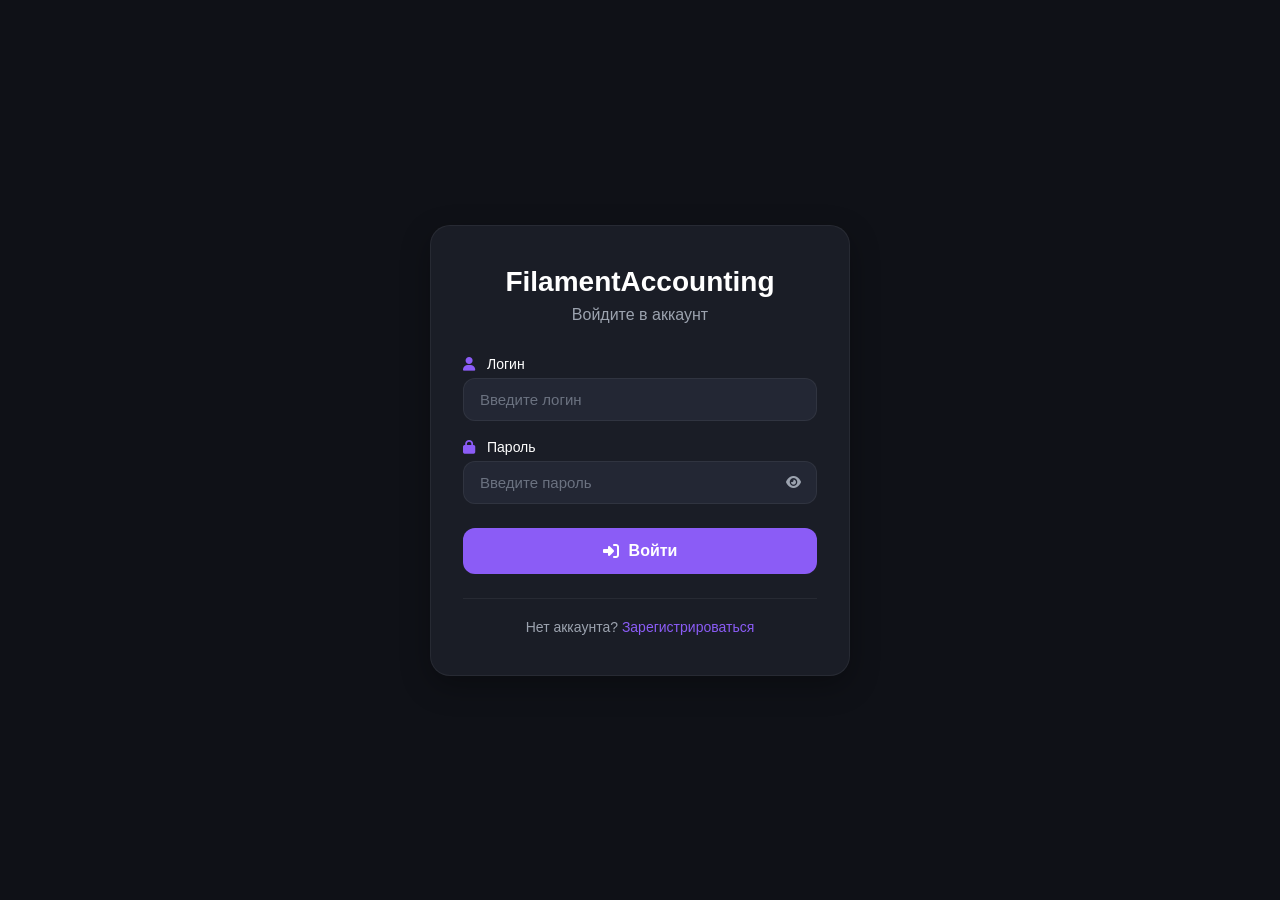
==== client/login.html @ f1b81675 "Новая версия имба чистая" ====
<!DOCTYPE html> 
<html lang="ru"> 
<head>
    <meta charset="UTF-8">
    <title>Вход - FilamentAccounting</title>
    <link rel="stylesheet" href="style.css" />
    <link rel="stylesheet" href="https://cdnjs.cloudflare.com/ajax/libs/font-awesome/6.5.2/css/all.min.css" />
</head>
<body class="auth-page">
    <div class="auth-container">
        <div class="auth-card">
            <div class="auth-header">
                <h1>FilamentAccounting</h1>
                <p>Войдите в аккаунт</p>
            </div>
            
            <form class="auth-form" id="loginForm" onsubmit="handleLogin(event)">
                <div class="form-group">
                    <label for="loginUsername">
                        <i class="fa-solid fa-user"></i>
                        Логин
                    </label>
                    <input 
                        type="text" 
                        id="loginUsername" 
                        placeholder="Введите логин" 
                        required
                    />
                </div>
                
                <div class="form-group">
                    <label for="loginPassword">
                        <i class="fa-solid fa-lock"></i>
                        Пароль
                    </label>
                    <div class="password-wrapper">
                        <input 
                            type="password" 
                            id="loginPassword" 
                            placeholder="Введите пароль" 
                            required
                        />
                        <button type="button" class="toggle-password" onclick="toggleLoginPassword()">
                            <i class="fa-solid fa-eye" id="loginPasswordIcon"></i>
                        </button>
                    </div>
                </div>
                
                <div id="errorMessage" class="error-message" style="display:none;"></div>
                
                <button type="submit" class="auth-button" id="loginButton">
                    <i class="fa-solid fa-sign-in-alt"></i>
                    Войти
                </button>
            </form>
            
            <div class="auth-footer">
                <p>Нет аккаунта? <a href="register.html">Зарегистрироваться</a></p>
            </div>
        </div>
    </div>
    
    <script src="js/login.js"></script>
</body>
</html>
---- client/style.css ----
* {
    margin: 0;
    padding: 0;
    box-sizing: border-box;
}

body {
    font-family: Arial, sans-serif;
    background: #0f1117;
    color: #ffffff;
}

.app {
    height: 100vh;
    overflow: hidden;
}

.top-section {
    position: fixed;
    top: 0;
    left: 0;
    right: 0;
    z-index: 100;
    background: #0f1117;
    padding: 20px;
    border-bottom: 1px solid rgba(255,255,255,0.04);
}

.header {
    display: flex;
    align-items: center;
    justify-content: space-between;
    margin-bottom: 20px;
    gap: 12px;
}

.logo {
    font-size: 28px;
    font-weight: 700;
    flex: 1;
    text-align: center;
}

.icon-button {
    width: 40px;
    height: 40px;
    border: none;
    border-radius: 12px;
    background: #1a1d26;
    color: #ffffff;
    cursor: pointer;
    display: flex;
    align-items: center;
    justify-content: center;
    text-decoration: none;
}

#authContainer {
    display: flex;
    align-items: center;
    gap: 8px;
    flex-shrink: 0;
}

#usernameDisplay {
    color: #9ca3af;
    font-size: 14px;
    white-space: nowrap;
}

.search-section {
    display: grid;
    grid-template-columns: 1fr 56px;
    gap: 12px;
}

.search-box {
    display: flex;
    align-items: center;
    gap: 12px;
    background: #1a1d26;
    border-radius: 16px;
    padding: 0 18px;
    height: 56px;
}

.search-box i {
    color: #9ca3af;
}

.search-box input {
    flex: 1;
    border: 0;
    outline: 0;
    background: transparent;
    color: #ffffff;
    font-size: 16px;
}

.filter-button {
    border: none;
    border-radius: 16px;
    background: #1a1d26;
    color: #ffffff;
    cursor: pointer;
}

.modal-overlay {
    display: none;
    position: fixed;
    top: 0;
    left: 0;
    width: 100%;
    height: 100%;
    background: rgba(0,0,0,0.7);
    z-index: 1000;
    justify-content: center;
    align-items: center;
}

.modal {
    background: #1a1d26;
    border-radius: 20px;
    padding: 24px;
    max-width: 480px;
    width: 90%;
}

.modal-small {
    max-width: 340px;
}

.modal-wide {
    max-width: 600px;
}

.modal-header {
    display: flex;
    justify-content: space-between;
    align-items: center;
    margin-bottom: 20px;
}

.modal-header h2 {
    color: #ffffff;
    font-size: 20px;
}

.modal-close {
    background: transparent;
    border: none;
    color: #9ca3af;
    font-size: 24px;
    cursor: pointer;
    padding: 0 8px;
}

.modal-close:hover {
    color: #ffffff;
}

.modal-body {
    display: flex;
    flex-direction: column;
    gap: 16px;
}

.setting-item {
    display: flex;
    justify-content: space-between;
    align-items: center;
    padding: 8px 0;
    border-bottom: 1px solid rgba(255,255,255,0.06);
}

.setting-item label {
    color: #ffffff;
    font-size: 15px;
}

.setting-item input[type="checkbox"] {
    width: 20px;
    height: 20px;
    accent-color: #8b5cf6;
    cursor: pointer;
}

.setting-item select {
    background: #232734;
    color: #ffffff;
    border: 1px solid rgba(255,255,255,0.06);
    border-radius: 8px;
    padding: 6px 12px;
    cursor: pointer;
}

.save-button {
    margin-top: 8px;
    padding: 12px;
    background: #8b5cf6;
    color: white;
    border: none;
    border-radius: 12px;
    font-size: 15px;
    font-weight: 600;
    cursor: pointer;
}

.save-button:hover {
    opacity: 0.9;
}

.content {
    height: 100vh;
    overflow-y: auto;
    padding: 180px 20px 162px;
}

.filament-grid {
    display: grid;
    grid-template-columns: repeat(2, 1fr);
    gap: 12px;
}

.filament-card {
    display: flex;
    flex-direction: column;
    background: #1a1d26;
    border: 1px solid rgba(255,255,255,0.06);
    border-radius: 20px;
    padding: 14px;
    min-height: 150px;
    box-shadow: 0 10px 30px rgba(0,0,0,0.3);
}

.card-top {
    display: flex;
    align-items: center;
    gap: 10px;
    margin-bottom: 12px;
}

.progress-ring {
    --size: 64px;
    width: var(--size);
    height: var(--size);
    min-width: var(--size);
    border-radius: 50%;
    display: flex;
    align-items: center;
    justify-content: center;
    position: relative;
    background: conic-gradient(var(--ring-color) calc(var(--progress) * 1%), #2b2f3a 0);
}

.progress-ring::before {
    content: "";
    position: absolute;
    width: 48px;
    height: 48px;
    border-radius: 50%;
    background: #1a1d26;
}

.progress-ring span {
    position: relative;
    z-index: 2;
    font-size: 13px;
    font-weight: 700;
}

.filament-info h2 {
    font-size: 17px;
    margin-bottom: 4px;
}

.filament-color {
    font-size: 14px;
    font-weight: 600;
}

.weight-info {
    margin-top: auto;
    display: flex;
    align-items: center;
    gap: 6px;
    color: #9ca3af;
    font-size: 13px;
}

.weight-dot {
    width: 8px;
    height: 8px;
    border-radius: 50%;
    background: currentColor;
}

.green { color: #56d364; }
.yellow { color: #f5c542; }
.red { color: #ff5f5f; }
.blue { color: #58a6ff; }

.fab-button {
    position: fixed;
    right: 20px;
    bottom: 95px;
    z-index: 200;
    width: 64px;
    height: 64px;
    border: none;
    border-radius: 50%;
    background: #8b5cf6;
    color: white;
    font-size: 22px;
    cursor: pointer;
    box-shadow: 0 10px 25px rgba(139,92,246,0.4);
}

.bottom-nav {
    position: fixed;
    left: 0;
    right: 0;
    bottom: 0;
    z-index: 150;
    height: 72px;
    background: rgba(18,20,28,0.96);
    border-top: 1px solid rgba(255,255,255,0.05);
    display: flex;
    justify-content: space-around;
    align-items: center;
}

.nav-item {
    display: flex;
    flex-direction: column;
    align-items: center;
    gap: 6px;
    background: transparent;
    border: none;
    color: #9ca3af;
    cursor: pointer;
    text-decoration: none;
}

.nav-item.active {
    color: #8b5cf6;
}

.nav-item i {
    font-size: 18px;
}

.nav-item span {
    font-size: 12px;
}

@media (max-width: 380px) {
    .filament-grid { gap: 12px; }
    .filament-card { padding: 14px; }
    .progress-ring { --size: 74px; }
    .progress-ring::before { width: 58px; height: 58px; }
}

.auth-page {
    background: #0f1117;
    min-height: 100vh;
    display: flex;
    align-items: center;
    justify-content: center;
    padding: 20px;
}

.auth-container {
    width: 100%;
    max-width: 420px;
}

.auth-card {
    background: #1a1d26;
    border-radius: 20px;
    padding: 40px 32px;
    border: 1px solid rgba(255,255,255,0.06);
    box-shadow: 0 10px 30px rgba(0,0,0,0.3);
}

.auth-header {
    text-align: center;
    margin-bottom: 32px;
}

.auth-header h1 {
    color: #ffffff;
    font-size: 28px;
    font-weight: 700;
    margin-bottom: 8px;
}

.auth-header p {
    color: #9ca3af;
    font-size: 16px;
}

.auth-form {
    display: flex;
    flex-direction: column;
    gap: 18px;
}

.form-group {
    display: flex;
    flex-direction: column;
    gap: 6px;
}

.form-group label {
    color: #ffffff;
    font-size: 14px;
    font-weight: 500;
    display: flex;
    align-items: center;
    gap: 8px;
}

.form-group label i {
    color: #8b5cf6;
    width: 16px;
}

.form-group input[type="text"],
.form-group input[type="email"],
.form-group input[type="password"],
.form-group input[type="number"] {
    background: #232734;
    border: 1px solid rgba(255,255,255,0.06);
    border-radius: 12px;
    padding: 12px 16px;
    color: #ffffff;
    font-size: 15px;
    transition: border-color 0.3s;
    width: 100%;
}

.form-group input:focus {
    outline: none;
    border-color: #8b5cf6;
}

.form-group input::placeholder {
    color: #6b7280;
}

.password-wrapper {
    position: relative;
}

.password-wrapper input {
    padding-right: 46px;
}

.toggle-password {
    position: absolute;
    right: 12px;
    top: 50%;
    transform: translateY(-50%);
    background: transparent;
    border: none;
    color: #9ca3af;
    cursor: pointer;
    padding: 4px;
}

.toggle-password:hover {
    color: #ffffff;
}

.auth-button {
    background: #8b5cf6;
    color: white;
    border: none;
    border-radius: 12px;
    padding: 14px;
    font-size: 16px;
    font-weight: 600;
    cursor: pointer;
    display: flex;
    align-items: center;
    justify-content: center;
    gap: 10px;
    transition: opacity 0.3s;
    margin-top: 6px;
}

.auth-button:hover {
    opacity: 0.9;
}

.auth-footer {
    text-align: center;
    margin-top: 24px;
    padding-top: 20px;
    border-top: 1px solid rgba(255,255,255,0.06);
}

.auth-footer p {
    color: #9ca3af;
    font-size: 14px;
}

.auth-footer a {
    color: #8b5cf6;
    text-decoration: none;
    font-weight: 500;
}

.auth-footer a:hover {
    text-decoration: underline;
}

.error-message {
    background: rgba(255,95,95,0.1);
    border: 1px solid #ff5f5f;
    border-radius: 10px;
    padding: 10px 14px;
    color: #ff5f5f;
    font-size: 14px;
    margin-top: -6px;
}

@media (max-width: 480px) {
    .auth-card { padding: 30px 20px; }
    .auth-header h1 { font-size: 24px; }
}

.tabs {
    display: flex;
    gap: 8px;
    background: #232734;
    border-radius: 12px;
    padding: 4px;
    margin-bottom: 16px;
}

.tab {
    flex: 1;
    padding: 10px;
    border: none;
    border-radius: 10px;
    background: transparent;
    color: #9ca3af;
    cursor: pointer;
    font-size: 14px;
    font-weight: 500;
    transition: all 0.3s;
}

.tab.active {
    background: #8b5cf6;
    color: #ffffff;
}

.tab:hover:not(.active) {
    background: #2b2f3a;
}

.tab-content {
    display: none;
}

.tab-content.active {
    display: flex;
    flex-direction: column;
    gap: 14px;
}

.color-select {
    display: flex;
    flex-direction: column;
    gap: 8px;
}

.color-picker {
    display: flex;
    gap: 8px;
    flex-wrap: wrap;
}

.color-option {
    width: 32px;
    height: 32px;
    border-radius: 50%;
    border: 2px solid transparent;
    cursor: pointer;
    transition: all 0.3s;
}

.color-option:hover {
    transform: scale(1.1);
    border-color: #ffffff;
}

.color-option.green { background: #56d364; }
.color-option.yellow { background: #f5c542; }
.color-option.red { background: #ff5f5f; }
.color-option.blue { background: #58a6ff; }
.color-option.orange { background: #ff8c00; }
.color-option.purple { background: #a855f7; }

.filter-section {
    display: flex;
    flex-direction: column;
    gap: 6px;
}

.filter-label {
    color: #9ca3af;
    font-size: 12px;
    text-transform: uppercase;
    letter-spacing: 0.5px;
    margin-top: 4px;
}

.filter-divider {
    height: 1px;
    background: rgba(255,255,255,0.06);
    margin: 8px 0;
}

.filter-reset {
    display: flex;
    align-items: center;
    justify-content: center;
    gap: 8px;
    width: 100%;
    padding: 10px;
    background: transparent;
    border: 1px solid rgba(255,255,255,0.06);
    border-radius: 12px;
    color: #9ca3af;
    font-size: 14px;
    cursor: pointer;
    transition: all 0.3s;
    margin-top: 4px;
}

.filter-reset:hover {
    background: #232734;
    color: #ffffff;
}

.filter-option {
    display: flex;
    align-items: center;
    gap: 12px;
    width: 100%;
    padding: 10px 14px;
    background: #232734;
    border: 1px solid rgba(255,255,255,0.06);
    border-radius: 10px;
    color: #9ca3af;
    font-size: 14px;
    cursor: pointer;
    transition: all 0.3s;
}

.filter-option:hover {
    background: #2b2f3a;
    color: #ffffff;
}

.filter-option.active {
    background: rgba(139,92,246,0.15);
    border-color: #8b5cf6;
    color: #8b5cf6;
}

.filter-option i {
    width: 18px;
    text-align: center;
}

.filter-option span {
    flex: 1;
}

#detailBody .progress-ring {
    --size: 80px;
    width: var(--size);
    height: var(--size);
    min-width: var(--size);
}

@media (max-width: 600px) {
    #detailBody > div {
        flex-direction: column !important;
        align-items: center !important;
    }
    #detailBody > div > div:last-child {
        width: 100%;
        min-width: unset;
    }
}

.history-list {
    display: flex;
    flex-direction: column;
    gap: 10px;
}

.history-item {
    display: flex;
    align-items: center;
    gap: 14px;
    background: #1a1d26;
    border-radius: 14px;
    padding: 14px 18px;
    border: 1px solid rgba(255,255,255,0.06);
}

.history-icon {
    width: 40px;
    height: 40px;
    border-radius: 50%;
    background: rgba(255,255,255,0.04);
    display: flex;
    align-items: center;
    justify-content: center;
    flex-shrink: 0;
    font-size: 18px;
}

.history-details {
    flex: 1;
}

.history-title {
    color: #ffffff;
    font-size: 15px;
    font-weight: 500;
}

.history-meta {
    color: #9ca3af;
    font-size: 13px;
    margin-top: 2px;
}

.history-amount-remove {
    color: #ff5f5f;
    font-weight: 600;
    font-size: 15px;
}

.history-amount-add {
    color: #56d364;
    font-weight: 600;
    font-size: 15px;
}

.stats-grid {
    display: grid;
    grid-template-columns: repeat(2, 1fr);
    gap: 12px;
}

.stat-card {
    background: #1a1d26;
    border-radius: 16px;
    padding: 20px;
    text-align: center;
    border: 1px solid rgba(255,255,255,0.06);
}

.stat-value {
    font-size: 32px;
    font-weight: 700;
    color: #8b5cf6;
    margin-bottom: 4px;
}

.stat-label {
    color: #9ca3af;
    font-size: 14px;
}

/* =========================
   MOBILE ADAPTIVE
========================= */

@media (max-width: 480px) {
    html {
        font-size: 18px;
    }
    
    body {
        font-size: 18px;
    }
    
    .logo {
        font-size: 26px !important;
    }
    
    .top-section {
        padding: 16px !important;
    }
    
    .header {
        gap: 10px !important;
        margin-bottom: 14px !important;
    }
    
    .icon-button {
        width: 44px !important;
        height: 44px !important;
        font-size: 18px !important;
    }
    
    #usernameDisplay {
        font-size: 16px !important;
    }
    
    .search-box {
        height: 52px !important;
        padding: 0 16px !important;
        border-radius: 14px !important;
    }
    
    .search-box input {
        font-size: 17px !important;
    }
    
    .search-box i {
        font-size: 18px !important;
    }
    
    .filter-button {
        height: 52px !important;
        width: 52px !important;
        font-size: 18px !important;
        border-radius: 14px !important;
    }
    
    .content {
        padding: 170px 16px 155px !important;
    }
    
    .filament-grid {
        gap: 14px !important;
    }
    
    .filament-card {
        padding: 16px !important;
        min-height: 160px !important;
        border-radius: 18px !important;
    }
    
    .progress-ring {
        --size: 64px !important;
    }
    
    .progress-ring::before {
        width: 46px !important;
        height: 46px !important;
    }
    
    .progress-ring span {
        font-size: 14px !important;
    }
    
    .filament-info h2 {
        font-size: 18px !important;
    }
    
    .filament-color {
        font-size: 14px !important;
    }
    
    .weight-info {
        font-size: 14px !important;
    }
    
    .fab-button {
        width: 60px !important;
        height: 60px !important;
        font-size: 22px !important;
        right: 16px !important;
        bottom: 85px !important;
    }
    
    .bottom-nav {
        height: 68px !important;
    }
    
    .nav-item i {
        font-size: 20px !important;
    }
    
    .nav-item span {
        font-size: 12px !important;
    }
    
    .modal {
        padding: 24px !important;
        max-width: 96% !important;
        width: 96% !important;
        max-height: 92vh !important;
        border-radius: 24px !important;
        overflow-y: auto !important;
    }
    
    .modal-header {
        margin-bottom: 20px !important;
    }
    
    .modal-header h2 {
        font-size: 22px !important;
    }
    
    .modal-close {
        font-size: 26px !important;
        padding: 4px 12px !important;
    }
    
    .modal-body {
        gap: 18px !important;
    }
    
    .form-group label {
        font-size: 16px !important;
        margin-bottom: 4px !important;
    }
    
    .form-group label i {
        font-size: 16px !important;
    }
    
    .form-group input[type="text"],
    .form-group input[type="email"],
    .form-group input[type="password"],
    .form-group input[type="number"],
    .form-group select {
        padding: 14px 18px !important;
        font-size: 17px !important;
        border-radius: 14px !important;
        height: 54px !important;
    }
    
    .password-wrapper input {
        padding-right: 52px !important;
    }
    
    .toggle-password {
        right: 16px !important;
        font-size: 18px !important;
    }
    
    .auth-button {
        padding: 16px !important;
        font-size: 18px !important;
        border-radius: 14px !important;
        min-height: 54px !important;
    }
    
    .save-button {
        padding: 16px !important;
        font-size: 17px !important;
        border-radius: 14px !important;
    }
    
    .tabs {
        gap: 10px !important;
        border-radius: 14px !important;
        padding: 6px !important;
    }
    
    .tabs .tab {
        padding: 12px !important;
        font-size: 16px !important;
        border-radius: 12px !important;
    }
    
    .color-option {
        width: 36px !important;
        height: 36px !important;
    }
    
    .color-picker {
        gap: 10px !important;
    }
    
    .filter-option {
        padding: 14px 18px !important;
        font-size: 17px !important;
        border-radius: 14px !important;
        min-height: 52px !important;
    }
    
    .filter-option i {
        font-size: 20px !important;
        width: 24px !important;
    }
    
    .filter-label {
        font-size: 15px !important;
    }
    
    .filter-reset {
        padding: 14px !important;
        font-size: 17px !important;
        border-radius: 14px !important;
        min-height: 52px !important;
    }
    
    .filter-divider {
        margin: 12px 0 !important;
    }
    
    .history-item {
        padding: 16px 18px !important;
        gap: 14px !important;
        border-radius: 16px !important;
    }
    
    .history-icon {
        width: 44px !important;
        height: 44px !important;
        font-size: 18px !important;
    }
    
    .history-title {
        font-size: 17px !important;
    }
    
    .history-meta {
        font-size: 14px !important;
    }
    
    .history-amount-remove,
    .history-amount-add {
        font-size: 17px !important;
    }
    
    .stats-grid {
        gap: 14px !important;
    }
    
    .stat-card {
        padding: 20px !important;
        border-radius: 16px !important;
    }
    
    .stat-value {
        font-size: 34px !important;
    }
    
    .stat-label {
        font-size: 15px !important;
    }
}

@media (max-width: 360px) {
    .filament-grid {
        grid-template-columns: 1fr !important;
    }
    
    .logo {
        font-size: 20px !important;
    }
    
    .modal {
        padding: 18px !important;
    }
    
    .content {
        padding: 160px 12px 150px !important;
    }
}

@media (max-width: 480px) {
    .modal-wide {
        max-width: 98% !important;
        padding: 22px !important;
    }
    
    #addFilamentModal .modal-body {
        gap: 16px !important;
    }
    
    #addFilamentModal .form-group input {
        font-size: 18px !important;
        padding: 16px 18px !important;
        height: 56px !important;
    }
    
    #addFilamentModal .auth-button {
        font-size: 18px !important;
        padding: 16px !important;
        height: 56px !important;
    }
    
    #detailBody .progress-ring {
        --size: 90px !important;
    }
    
    #detailBody .progress-ring span {
        font-size: 18px !important;
    }
    
    #detailBody h2 {
        font-size: 20px !important;
    }
    
    #detailBody p {
        font-size: 17px !important;
    }
    
    #detailBody .weight-info {
        font-size: 14px !important;
    }
}

select {
    appearance: none;
    -webkit-appearance: none;
    -moz-appearance: none;
    background: #232734;
    color: #ffffff;
    border: 1px solid rgba(255, 255, 255, 0.06);
    border-radius: 12px;
    padding: 12px 16px;
    font-size: 15px;
    width: 100%;
    cursor: pointer;
    transition: border-color 0.3s;
    background-image: url("data:image/svg+xml,%3Csvg xmlns='http://www.w3.org/2000/svg' width='12' height='12' viewBox='0 0 12 12'%3E%3Cpath fill='%239ca3af' d='M6 8L1 3h10z'/%3E%3C/svg%3E");
    background-repeat: no-repeat;
    background-position: right 14px center;
    padding-right: 40px;
}

select:focus {
    outline: none;
    border-color: #8b5cf6;
}

select option {
    background: #1a1d26;
    color: #ffffff;
    padding: 8px;
}

select:disabled {
    opacity: 0.5;
    cursor: not-allowed;
}

.auth-button:disabled {
    opacity: 0.5;
    cursor: not-allowed;
}

.auth-button:disabled:hover {
    opacity: 0.5;
    transform: none;
}

.stats-controls {
    display: flex;
    flex-direction: column;
    gap: 12px;
    padding: 0 4px;
    margin-top: 4px;
}

.stats-period {
    display: flex;
    gap: 6px;
    flex-wrap: wrap;
}

.stats-custom {
    display: flex;
    align-items: center;
    gap: 8px;
    flex-wrap: wrap;
}

.stats-custom input[type="date"] {
    background: #232734;
    color: #ffffff;
    border: 1px solid rgba(255,255,255,0.06);
    border-radius: 10px;
    padding: 8px 12px;
    font-size: 14px;
    cursor: pointer;
}

.stats-custom input[type="date"]:focus {
    outline: none;
    border-color: #8b5cf6;
}

.stats-custom span {
    color: #9ca3af;
}

.period-btn {
    padding: 6px 14px;
    background: #232734;
    border: 1px solid rgba(255,255,255,0.06);
    border-radius: 10px;
    color: #9ca3af;
    font-size: 13px;
    cursor: pointer;
    transition: all 0.3s;
}

.period-btn:hover {
    background: #2b2f3a;
    color: #ffffff;
}

.period-btn.active {
    background: rgba(139,92,246,0.15);
    border-color: #8b5cf6;
    color: #8b5cf6;
}

.stats-history {
    margin-top: 20px;
    display: flex;
    flex-direction: column;
    gap: 12px;
}

.stats-day {
    background: #1a1d26;
    border-radius: 14px;
    padding: 14px 16px;
    border: 1px solid rgba(255,255,255,0.06);
}

.stats-day-header {
    display: flex;
    justify-content: space-between;
    align-items: center;
    margin-bottom: 8px;
    padding-bottom: 8px;
    border-bottom: 1px solid rgba(255,255,255,0.04);
}

.stats-day-date {
    color: #ffffff;
    font-size: 15px;
    font-weight: 600;
}

.stats-day-total {
    color: #ff5f5f;
    font-size: 14px;
    font-weight: 600;
}

.stats-day-items {
    display: flex;
    flex-direction: column;
    gap: 4px;
}

.stats-day-item {
    display: flex;
    justify-content: space-between;
    align-items: center;
    padding: 4px 0;
    font-size: 14px;
}

.stats-day-item-title {
    color: #ffffff;
    flex: 1;
}

.stats-day-item-time {
    color: #9ca3af;
    font-size: 12px;
    margin-right: 12px;
}

.stats-day-item-amount {
    color: #ff5f5f;
    font-weight: 600;
    font-size: 14px;
}

@media (max-width: 480px) {
    .stats-period {
        gap: 4px;
    }
    .period-btn {
        padding: 4px 10px;
        font-size: 12px;
    }
    .stats-custom {
        gap: 4px;
    }
    .stats-custom input[type="date"] {
        padding: 6px 8px;
        font-size: 12px;
        max-width: 130px;
    }
    .stats-day-item {
        flex-wrap: wrap;
        gap: 4px;
    }
    .stats-day-item-title {
        width: 100%;
        font-size: 13px;
    }
    .stats-day-item-time {
        font-size: 11px;
    }
    .stats-day-item-amount {
        font-size: 13px;
    }
}
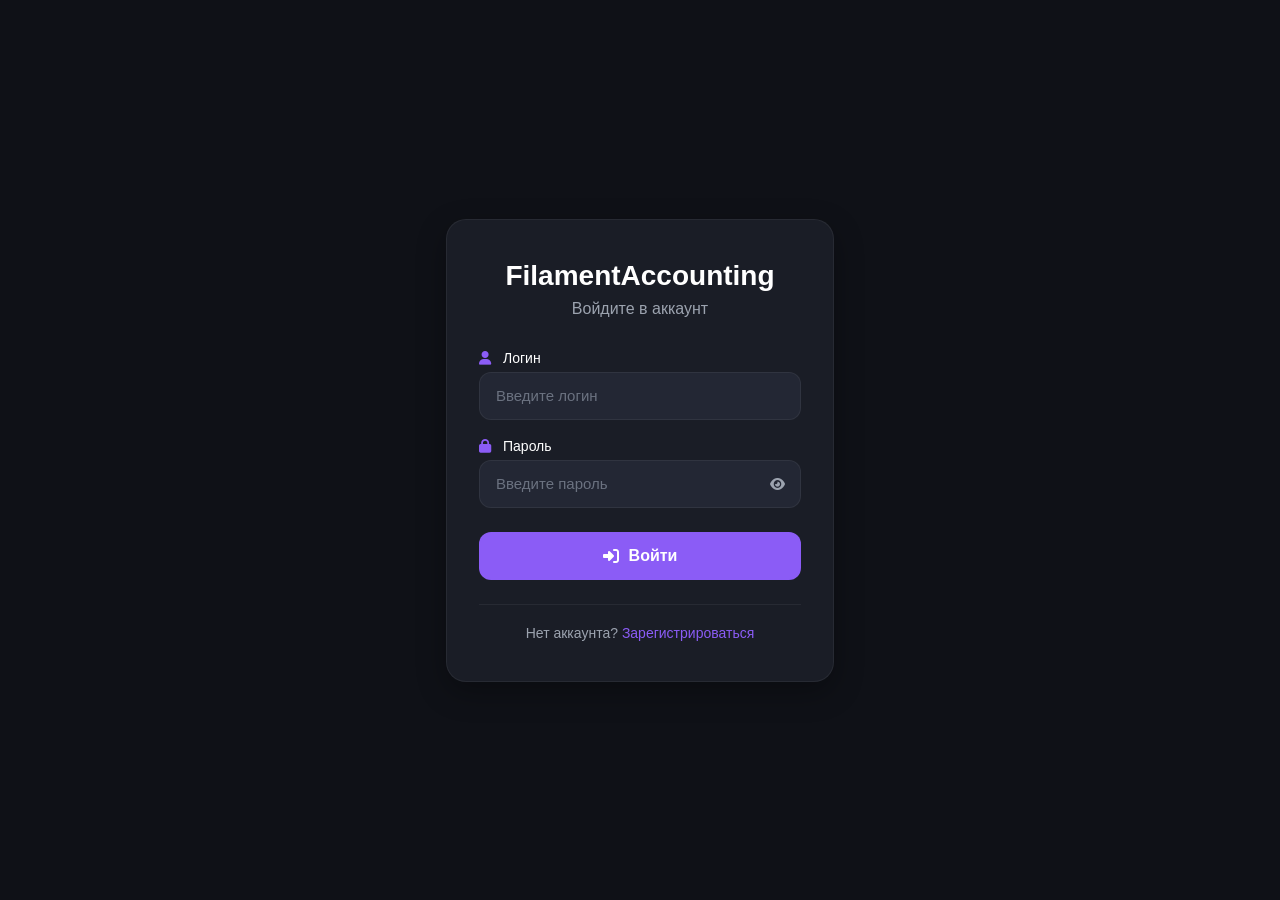
==== commit e8fd52db: "Последняя рабочая версия" ====
--- a/client/login.html
+++ b/client/login.html
@@ -5,6 +5,8 @@
     <title>Вход - FilamentAccounting</title>
     <link rel="stylesheet" href="style.css" />
     <link rel="stylesheet" href="https://cdnjs.cloudflare.com/ajax/libs/font-awesome/6.5.2/css/all.min.css" />
+	 <link rel="icon" type="image/svg+xml" href="data:image/svg+xml,%3Csvg xmlns='http://www.w3.org/2000/svg' viewBox='0 0 100 100'%3E%3Ctext y='.9em' font-size='90'%3E🧵%3C/text%3E%3C/svg%3E" />
+	<meta name="viewport" content="width=device-width, initial-scale=1.0, viewport-fit=cover, user-scalable=no">
 </head>
 <body class="auth-page">
     <div class="auth-container">
--- a/client/style.css
+++ b/client/style.css
@@ -4,41 +4,76 @@
     box-sizing: border-box;
 }
 
+*::-webkit-scrollbar {
+    display: none;
+}
+
+html, body {
+    height: 100%;
+    overflow: hidden;
+}
+
 body {
     font-family: Arial, sans-serif;
     background: #0f1117;
     color: #ffffff;
+    -webkit-tap-highlight-color: transparent;
+    touch-action: manipulation;
 }
 
 .app {
     height: 100vh;
+    height: 100dvh;
     overflow: hidden;
-}
-
+    display: flex;
+    flex-direction: column;
+    position: relative;
+}
+
+/* ===== SAFE AREA INSETS ===== */
+:root {
+    --safe-top: env(safe-area-inset-top, 0px);
+    --safe-bottom: env(safe-area-inset-bottom, 0px);
+    --safe-left: env(safe-area-inset-left, 0px);
+    --safe-right: env(safe-area-inset-right, 0px);
+    
+    --header-height: calc(56px + var(--safe-top));
+    --search-height: 56px;
+    --top-section-height: calc(var(--header-height) + var(--search-height) + 32px);
+    --nav-height: calc(60px + var(--safe-bottom));
+    --content-padding: 16px;
+}
+
+/* ========== TOP SECTION ========== */
 .top-section {
-    position: fixed;
+    position: sticky;
     top: 0;
-    left: 0;
-    right: 0;
     z-index: 100;
     background: #0f1117;
-    padding: 20px;
+    padding: var(--safe-top) var(--safe-right) 0 var(--safe-left);
+    flex-shrink: 0;
     border-bottom: 1px solid rgba(255,255,255,0.04);
 }
 
+.top-section-inner {
+    padding: 8px var(--content-padding) 12px;
+}
+
 .header {
     display: flex;
     align-items: center;
     justify-content: space-between;
-    margin-bottom: 20px;
-    gap: 12px;
+    gap: 10px;
+    margin-bottom: 12px;
+    min-height: 40px;
 }
 
 .logo {
-    font-size: 28px;
+    font-size: 24px;
     font-weight: 700;
     flex: 1;
-    text-align: center;
+    text-align: left;
+    color: #ffffff;
 }
 
 .icon-button {
@@ -53,6 +88,8 @@
     align-items: center;
     justify-content: center;
     text-decoration: none;
+    flex-shrink: 0;
+    font-size: 18px;
 }
 
 #authContainer {
@@ -68,10 +105,11 @@
     white-space: nowrap;
 }
 
+/* ========== SEARCH SECTION - FULL WIDTH ========== */
 .search-section {
-    display: grid;
-    grid-template-columns: 1fr 56px;
+    display: flex;
     gap: 12px;
+    width: 100%;
 }
 
 .search-box {
@@ -82,10 +120,14 @@
     border-radius: 16px;
     padding: 0 18px;
     height: 56px;
+    flex: 1;
+    min-width: 0;
 }
 
 .search-box i {
     color: #9ca3af;
+    font-size: 18px;
+    flex-shrink: 0;
 }
 
 .search-box input {
@@ -95,6 +137,12 @@
     background: transparent;
     color: #ffffff;
     font-size: 16px;
+    min-width: 0;
+    width: 100%;
+}
+
+.search-box input::placeholder {
+    color: #6b7280;
 }
 
 .filter-button {
@@ -103,122 +151,33 @@
     background: #1a1d26;
     color: #ffffff;
     cursor: pointer;
-}
-
-.modal-overlay {
-    display: none;
-    position: fixed;
-    top: 0;
-    left: 0;
-    width: 100%;
-    height: 100%;
-    background: rgba(0,0,0,0.7);
-    z-index: 1000;
+    width: 56px;
+    height: 56px;
+    display: flex;
+    align-items: center;
     justify-content: center;
-    align-items: center;
-}
-
-.modal {
-    background: #1a1d26;
-    border-radius: 20px;
-    padding: 24px;
-    max-width: 480px;
-    width: 90%;
-}
-
-.modal-small {
-    max-width: 340px;
-}
-
-.modal-wide {
-    max-width: 600px;
-}
-
-.modal-header {
-    display: flex;
-    justify-content: space-between;
-    align-items: center;
-    margin-bottom: 20px;
-}
-
-.modal-header h2 {
-    color: #ffffff;
     font-size: 20px;
-}
-
-.modal-close {
-    background: transparent;
-    border: none;
-    color: #9ca3af;
-    font-size: 24px;
-    cursor: pointer;
-    padding: 0 8px;
-}
-
-.modal-close:hover {
-    color: #ffffff;
-}
-
-.modal-body {
-    display: flex;
-    flex-direction: column;
-    gap: 16px;
-}
-
-.setting-item {
-    display: flex;
-    justify-content: space-between;
-    align-items: center;
-    padding: 8px 0;
-    border-bottom: 1px solid rgba(255,255,255,0.06);
-}
-
-.setting-item label {
-    color: #ffffff;
-    font-size: 15px;
-}
-
-.setting-item input[type="checkbox"] {
-    width: 20px;
-    height: 20px;
-    accent-color: #8b5cf6;
-    cursor: pointer;
-}
-
-.setting-item select {
-    background: #232734;
-    color: #ffffff;
-    border: 1px solid rgba(255,255,255,0.06);
-    border-radius: 8px;
-    padding: 6px 12px;
-    cursor: pointer;
-}
-
-.save-button {
-    margin-top: 8px;
-    padding: 12px;
-    background: #8b5cf6;
-    color: white;
-    border: none;
-    border-radius: 12px;
-    font-size: 15px;
-    font-weight: 600;
-    cursor: pointer;
-}
-
-.save-button:hover {
-    opacity: 0.9;
-}
-
+    flex-shrink: 0;
+}
+
+/* ========== CONTENT ========== */
 .content {
-    height: 100vh;
+    flex: 1;
     overflow-y: auto;
-    padding: 180px 20px 162px;
-}
-
+    overflow-x: hidden;
+    padding: var(--content-padding);
+    padding-bottom: calc(var(--nav-height) + var(--content-padding) + 16px);
+    -webkit-overflow-scrolling: touch;
+}
+
+.content-padded {
+    padding-bottom: calc(var(--nav-height) + var(--content-padding) + 80px);
+}
+
+/* ========== FILAMENT GRID ========== */
 .filament-grid {
     display: grid;
-    grid-template-columns: repeat(2, 1fr);
+    grid-template-columns: repeat(auto-fit, minmax(300px, 1fr));
     gap: 12px;
 }
 
@@ -231,6 +190,13 @@
     padding: 14px;
     min-height: 150px;
     box-shadow: 0 10px 30px rgba(0,0,0,0.3);
+    transition: transform 0.2s;
+    cursor: pointer;
+    min-width: 0;
+}
+
+.filament-card:active {
+    transform: scale(0.97);
 }
 
 .card-top {
@@ -250,14 +216,15 @@
     align-items: center;
     justify-content: center;
     position: relative;
-    background: conic-gradient(var(--ring-color) calc(var(--progress) * 1%), #2b2f3a 0);
+    flex-shrink: 0;
 }
 
 .progress-ring::before {
+    --size: 48px;
     content: "";
     position: absolute;
-    width: 48px;
-    height: 48px;
+    width: var(--size);
+    height: var(--size);
     border-radius: 50%;
     background: #1a1d26;
 }
@@ -269,14 +236,35 @@
     font-weight: 700;
 }
 
+.filament-info {
+    min-width: 0;
+    flex: 1;
+}
+
 .filament-info h2 {
     font-size: 17px;
     margin-bottom: 4px;
+    white-space: nowrap;
+    overflow: hidden;
+    text-overflow: ellipsis;
+    color: #ffffff;
 }
 
 .filament-color {
     font-size: 14px;
     font-weight: 600;
+    white-space: nowrap;
+    overflow: hidden;
+    text-overflow: ellipsis;
+}
+
+.filament-info p {
+    font-size: 12px;
+    color: #6b7280;
+    margin-top: 2px;
+    white-space: nowrap;
+    overflow: hidden;
+    text-overflow: ellipsis;
 }
 
 .weight-info {
@@ -292,19 +280,21 @@
     width: 8px;
     height: 8px;
     border-radius: 50%;
-    background: currentColor;
-}
-
-.green { color: #56d364; }
-.yellow { color: #f5c542; }
-.red { color: #ff5f5f; }
-.blue { color: #58a6ff; }
+    flex-shrink: 0;
+}
+
+/* ========== FAB BUTTONS ========== */
+.fab-group {
+    position: fixed;
+    right: calc(var(--content-padding) + var(--safe-right));
+    bottom: calc(var(--nav-height) + var(--content-padding) + 8px);
+    z-index: 200;
+    display: flex;
+    flex-direction: column;
+    gap: 12px;
+}
 
 .fab-button {
-    position: fixed;
-    right: 20px;
-    bottom: 95px;
-    z-index: 200;
     width: 64px;
     height: 64px;
     border: none;
@@ -313,17 +303,58 @@
     color: white;
     font-size: 22px;
     cursor: pointer;
+    display: flex;
+    align-items: center;
+    justify-content: center;
+    transition: transform 0.2s;
     box-shadow: 0 10px 25px rgba(139,92,246,0.4);
-}
-
+    -webkit-tap-highlight-color: transparent;
+}
+
+.fab-button:active {
+    transform: scale(0.92);
+}
+
+.fab-group .fab-scan {
+    background: #3b82f6;
+    box-shadow: 0 10px 25px rgba(59,130,246,0.4);
+}
+
+/* Для одиночной кнопки на usage.html */
+.fab-single {
+    position: fixed;
+    right: calc(var(--content-padding) + var(--safe-right));
+    bottom: calc(var(--nav-height) + var(--content-padding) + 8px);
+    z-index: 200;
+}
+
+.fab-single .fab-button {
+    width: 64px;
+    height: 64px;
+    border: none;
+    border-radius: 50%;
+    background: #8b5cf6;
+    color: white;
+    font-size: 22px;
+    cursor: pointer;
+    display: flex;
+    align-items: center;
+    justify-content: center;
+    box-shadow: 0 10px 25px rgba(139,92,246,0.4);
+}
+
+/* ========== BOTTOM NAV ========== */
 .bottom-nav {
     position: fixed;
-    left: 0;
-    right: 0;
+    left: var(--safe-left);
+    right: var(--safe-right);
     bottom: 0;
     z-index: 150;
-    height: 72px;
+    height: calc(68px + var(--safe-bottom));
+    padding-bottom: var(--safe-bottom);
     background: rgba(18,20,28,0.96);
+    backdrop-filter: blur(10px);
+    -webkit-backdrop-filter: blur(10px);
     border-top: 1px solid rgba(255,255,255,0.05);
     display: flex;
     justify-content: space-around;
@@ -334,12 +365,16 @@
     display: flex;
     flex-direction: column;
     align-items: center;
-    gap: 6px;
+    gap: 4px;
     background: transparent;
     border: none;
     color: #9ca3af;
     cursor: pointer;
     text-decoration: none;
+    padding: 4px 12px;
+    font-size: 11px;
+    transition: color 0.2s;
+    min-width: 50px;
 }
 
 .nav-item.active {
@@ -351,260 +386,322 @@
 }
 
 .nav-item span {
-    font-size: 12px;
-}
-
-@media (max-width: 380px) {
-    .filament-grid { gap: 12px; }
-    .filament-card { padding: 14px; }
-    .progress-ring { --size: 74px; }
-    .progress-ring::before { width: 58px; height: 58px; }
-}
-
-.auth-page {
-    background: #0f1117;
-    min-height: 100vh;
-    display: flex;
-    align-items: center;
+    font-size: 11px;
+}
+
+/* ========== MODALS ========== */
+.modal-overlay {
+    display: none;
+    position: fixed;
+    top: 0;
+    left: 0;
+    width: 100%;
+    height: 100%;
+    height: 100dvh;
+    background: rgba(0,0,0,0.7);
+    z-index: 1000;
     justify-content: center;
-    padding: 20px;
-}
-
-.auth-container {
-    width: 100%;
-    max-width: 420px;
-}
-
-.auth-card {
+    align-items: center;
+    padding: var(--safe-top) var(--safe-right) var(--safe-bottom) var(--safe-left);
+    overflow-y: auto;
+}
+
+.modal {
     background: #1a1d26;
     border-radius: 20px;
-    padding: 40px 32px;
-    border: 1px solid rgba(255,255,255,0.06);
-    box-shadow: 0 10px 30px rgba(0,0,0,0.3);
-}
-
-.auth-header {
-    text-align: center;
-    margin-bottom: 32px;
-}
-
-.auth-header h1 {
+    padding: 24px;
+    max-width: 480px;
+    width: 90%;
+    max-height: calc(100% - 40px);
+    overflow-y: auto;
+    margin: auto;
+    animation: modalSlideUp 0.3s ease;
+}
+
+@keyframes modalSlideUp {
+    from {
+        opacity: 0;
+        transform: translateY(30px) scale(0.95);
+    }
+    to {
+        opacity: 1;
+        transform: translateY(0) scale(1);
+    }
+}
+
+.modal-small {
+    max-width: 340px;
+}
+
+.modal-wide {
+    max-width: 600px;
+}
+
+.modal-header {
+    display: flex;
+    justify-content: space-between;
+    align-items: center;
+    margin-bottom: 20px;
+    flex-shrink: 0;
+    gap: 12px;
+}
+
+.modal-header h2 {
     color: #ffffff;
-    font-size: 28px;
-    font-weight: 700;
-    margin-bottom: 8px;
-}
-
-.auth-header p {
-    color: #9ca3af;
-    font-size: 16px;
-}
-
-.auth-form {
-    display: flex;
-    flex-direction: column;
-    gap: 18px;
-}
-
-.form-group {
-    display: flex;
-    flex-direction: column;
-    gap: 6px;
-}
-
-.form-group label {
-    color: #ffffff;
-    font-size: 14px;
-    font-weight: 500;
-    display: flex;
-    align-items: center;
-    gap: 8px;
-}
-
-.form-group label i {
-    color: #8b5cf6;
-    width: 16px;
-}
-
-.form-group input[type="text"],
-.form-group input[type="email"],
-.form-group input[type="password"],
-.form-group input[type="number"] {
-    background: #232734;
-    border: 1px solid rgba(255,255,255,0.06);
-    border-radius: 12px;
-    padding: 12px 16px;
-    color: #ffffff;
-    font-size: 15px;
-    transition: border-color 0.3s;
-    width: 100%;
-}
-
-.form-group input:focus {
-    outline: none;
-    border-color: #8b5cf6;
-}
-
-.form-group input::placeholder {
-    color: #6b7280;
-}
-
-.password-wrapper {
-    position: relative;
-}
-
-.password-wrapper input {
-    padding-right: 46px;
-}
-
-.toggle-password {
-    position: absolute;
-    right: 12px;
-    top: 50%;
-    transform: translateY(-50%);
+    font-size: 20px;
+    flex: 1;
+    min-width: 0;
+    word-break: break-word;
+}
+
+.modal-close {
     background: transparent;
     border: none;
     color: #9ca3af;
+    font-size: 24px;
     cursor: pointer;
-    padding: 4px;
-}
-
-.toggle-password:hover {
+    padding: 4px 8px;
+    flex-shrink: 0;
+    transition: color 0.2s;
+}
+
+.modal-close:hover {
     color: #ffffff;
 }
 
-.auth-button {
-    background: #8b5cf6;
-    color: white;
-    border: none;
-    border-radius: 12px;
-    padding: 14px;
-    font-size: 16px;
-    font-weight: 600;
-    cursor: pointer;
-    display: flex;
-    align-items: center;
-    justify-content: center;
-    gap: 10px;
-    transition: opacity 0.3s;
-    margin-top: 6px;
-}
-
-.auth-button:hover {
-    opacity: 0.9;
-}
-
-.auth-footer {
-    text-align: center;
-    margin-top: 24px;
-    padding-top: 20px;
-    border-top: 1px solid rgba(255,255,255,0.06);
-}
-
-.auth-footer p {
-    color: #9ca3af;
+.modal-body {
+    display: flex;
+    flex-direction: column;
+    gap: 16px;
+}
+
+/* ===== АДАПТАЦИЯ МОДАЛЬНЫХ ОКОН ПОД ТЕЛЕФОНЫ ===== */
+
+/* Планшеты */
+@media (max-width: 768px) {
+    .modal {
+        max-width: 90%;
+        padding: 20px;
+    }
+    
+    .modal-wide {
+        max-width: 95%;
+    }
+    
+    .modal-small {
+        max-width: 85%;
+    }
+}
+
+/* Телефоны */
+@media (max-width: 600px) {
+    .modal-overlay {
+        padding: 8px;
+        align-items: flex-end;
+    }
+    
+    .modal {
+        max-width: 100%;
+        width: 100%;
+        max-height: calc(100% - 20px);
+        padding: 18px;
+        border-radius: 16px 16px 0 0;
+        margin: 0;
+        animation: modalSlideUpMobile 0.3s ease;
+    }
+    
+    @keyframes modalSlideUpMobile {
+        from {
+            opacity: 0;
+            transform: translateY(50px);
+        }
+        to {
+            opacity: 1;
+            transform: translateY(0);
+        }
+    }
+    
+    .modal-wide {
+        max-width: 100%;
+        padding: 18px;
+        border-radius: 16px 16px 0 0;
+    }
+    
+    .modal-small {
+        max-width: 100%;
+        padding: 18px;
+        border-radius: 16px 16px 0 0;
+    }
+    
+    .modal-header h2 {
+        font-size: 18px;
+    }
+    
+    .modal-close {
+        font-size: 22px;
+    }
+    
+    .modal-body {
+        gap: 12px;
+    }
+}
+
+/* Маленькие телефоны */
+@media (max-width: 480px) {
+    .modal-overlay {
+        padding: 4px;
+    }
+    
+    .modal {
+        padding: 16px;
+        max-height: calc(100% - 10px);
+        border-radius: 14px 14px 0 0;
+    }
+    
+    .modal-wide {
+        padding: 16px;
+        border-radius: 14px 14px 0 0;
+    }
+    
+    .modal-small {
+        padding: 16px;
+        border-radius: 14px 14px 0 0;
+    }
+    
+    .modal-header h2 {
+        font-size: 16px;
+    }
+    
+    .modal-close {
+        font-size: 20px;
+    }
+    
+    .modal-body {
+        gap: 10px;
+    }
+}
+
+/* Очень маленькие телефоны */
+@media (max-width: 360px) {
+    .modal {
+        padding: 14px;
+        border-radius: 12px 12px 0 0;
+    }
+    
+    .modal-wide {
+        padding: 14px;
+        border-radius: 12px 12px 0 0;
+    }
+    
+    .modal-small {
+        padding: 14px;
+        border-radius: 12px 12px 0 0;
+    }
+    
+    .modal-header h2 {
+        font-size: 15px;
+    }
+    
+    .modal-close {
+        font-size: 18px;
+    }
+    
+    .modal-body {
+        gap: 8px;
+    }
+    
+    .modal-header {
+        margin-bottom: 14px;
+    }
+}
+
+/* Альбомная ориентация на телефонах */
+@media (max-height: 600px) and (orientation: landscape) {
+    .modal-overlay {
+        align-items: center;
+        padding: 8px;
+    }
+    
+    .modal {
+        max-height: calc(100% - 20px);
+        padding: 14px;
+        border-radius: 16px;
+        animation: modalSlideUp 0.3s ease;
+    }
+    
+    .modal-wide {
+        padding: 14px;
+        border-radius: 16px;
+    }
+    
+    .modal-small {
+        padding: 14px;
+        border-radius: 16px;
+    }
+    
+    .modal-header h2 {
+        font-size: 16px;
+    }
+    
+    .modal-body {
+        gap: 8px;
+    }
+    
+    .modal-header {
+        margin-bottom: 12px;
+    }
+}
+
+/* ========== ФИЛЬТРЫ В МОДАЛЬНЫХ ОКНАХ ========== */
+.modal .filter-option {
+    padding: 10px 14px;
     font-size: 14px;
-}
-
-.auth-footer a {
-    color: #8b5cf6;
-    text-decoration: none;
-    font-weight: 500;
-}
-
-.auth-footer a:hover {
-    text-decoration: underline;
-}
-
-.error-message {
-    background: rgba(255,95,95,0.1);
-    border: 1px solid #ff5f5f;
-    border-radius: 10px;
-    padding: 10px 14px;
-    color: #ff5f5f;
-    font-size: 14px;
-    margin-top: -6px;
-}
-
+    min-height: 44px;
+}
+
+.modal .filter-label {
+    font-size: 12px;
+    margin-top: 4px;
+}
+
+/* Адаптация фильтров на телефонах */
 @media (max-width: 480px) {
-    .auth-card { padding: 30px 20px; }
-    .auth-header h1 { font-size: 24px; }
-}
-
-.tabs {
-    display: flex;
-    gap: 8px;
-    background: #232734;
-    border-radius: 12px;
-    padding: 4px;
-    margin-bottom: 16px;
-}
-
-.tab {
-    flex: 1;
-    padding: 10px;
-    border: none;
-    border-radius: 10px;
-    background: transparent;
-    color: #9ca3af;
-    cursor: pointer;
-    font-size: 14px;
-    font-weight: 500;
-    transition: all 0.3s;
-}
-
-.tab.active {
-    background: #8b5cf6;
-    color: #ffffff;
-}
-
-.tab:hover:not(.active) {
-    background: #2b2f3a;
-}
-
-.tab-content {
-    display: none;
-}
-
-.tab-content.active {
-    display: flex;
-    flex-direction: column;
-    gap: 14px;
-}
-
-.color-select {
-    display: flex;
-    flex-direction: column;
-    gap: 8px;
-}
-
-.color-picker {
-    display: flex;
-    gap: 8px;
-    flex-wrap: wrap;
-}
-
-.color-option {
-    width: 32px;
-    height: 32px;
-    border-radius: 50%;
-    border: 2px solid transparent;
-    cursor: pointer;
-    transition: all 0.3s;
-}
-
-.color-option:hover {
-    transform: scale(1.1);
-    border-color: #ffffff;
-}
-
-.color-option.green { background: #56d364; }
-.color-option.yellow { background: #f5c542; }
-.color-option.red { background: #ff5f5f; }
-.color-option.blue { background: #58a6ff; }
-.color-option.orange { background: #ff8c00; }
-.color-option.purple { background: #a855f7; }
-
+    .modal .filter-option {
+        padding: 10px 12px;
+        font-size: 14px;
+        min-height: 40px;
+        border-radius: 10px;
+    }
+    
+    .modal .filter-option i {
+        font-size: 16px;
+        width: 18px;
+    }
+    
+    .modal .filter-label {
+        font-size: 11px;
+    }
+    
+    .modal .filter-divider {
+        margin: 6px 0;
+    }
+}
+
+@media (max-width: 360px) {
+    .modal .filter-option {
+        padding: 8px 10px;
+        font-size: 13px;
+        min-height: 36px;
+        border-radius: 8px;
+    }
+    
+    .modal .filter-option i {
+        font-size: 14px;
+        width: 16px;
+    }
+}
+
+/* ========== FILTERS ========== */
 .filter-section {
     display: flex;
     flex-direction: column;
@@ -623,6 +720,43 @@
     height: 1px;
     background: rgba(255,255,255,0.06);
     margin: 8px 0;
+}
+
+.filter-option {
+    display: flex;
+    align-items: center;
+    gap: 12px;
+    width: 100%;
+    padding: 10px 14px;
+    background: #232734;
+    border: 1px solid rgba(255,255,255,0.06);
+    border-radius: 10px;
+    color: #9ca3af;
+    font-size: 14px;
+    cursor: pointer;
+    transition: all 0.3s;
+    min-height: 44px;
+}
+
+.filter-option:hover {
+    background: #2b2f3a;
+    color: #ffffff;
+}
+
+.filter-option.active {
+    background: rgba(139,92,246,0.15);
+    border-color: #8b5cf6;
+    color: #8b5cf6;
+}
+
+.filter-option i {
+    width: 18px;
+    text-align: center;
+    font-size: 16px;
+}
+
+.filter-option span {
+    flex: 1;
 }
 
 .filter-reset {
@@ -640,6 +774,7 @@
     cursor: pointer;
     transition: all 0.3s;
     margin-top: 4px;
+    min-height: 44px;
 }
 
 .filter-reset:hover {
@@ -647,59 +782,339 @@
     color: #ffffff;
 }
 
-.filter-option {
-    display: flex;
-    align-items: center;
-    gap: 12px;
-    width: 100%;
-    padding: 10px 14px;
+/* ========== COLOR PICKER ========== */
+.color-select {
+    display: flex;
+    flex-direction: column;
+    gap: 8px;
+}
+
+.color-picker {
+    display: flex;
+    gap: 6px;
+    flex-wrap: wrap;
+    padding: 6px;
+    background: #232734;
+    border-radius: 12px;
+    border: 1px solid rgba(255,255,255,0.06);
+}
+
+.color-picker.expanded {
+    gap: 4px;
+    padding: 8px;
+}
+
+.color-option {
+    width: 32px;
+    height: 32px;
+    border-radius: 50%;
+    border: 2px solid transparent;
+    cursor: pointer;
+    transition: all 0.3s;
+    flex-shrink: 0;
+}
+
+.color-option:hover {
+    transform: scale(1.15);
+    border-color: #ffffff;
+    box-shadow: 0 0 15px rgba(255,255,255,0.2);
+}
+
+.color-option:active {
+    transform: scale(0.95);
+}
+
+.color-option.green { background: #22c55e; }
+.color-option.yellow { background: #eab308; }
+.color-option.red { background: #ef4444; }
+.color-option.blue { background: #3b82f6; }
+.color-option.orange { background: #f97316; }
+.color-option.purple { background: #a855f7; }
+.color-option.black { background: #1a1a1a; border-color: #4a4a4a; }
+.color-option.white { background: #f3f4f6; border-color: #d1d5db; }
+.color-option.gray { background: #6b7280; }
+.color-option.silver { background: linear-gradient(135deg, #e5e7eb, #9ca3af); }
+.color-option.crimson { background: #dc2626; }
+.color-option.pink { background: #ec4899; }
+.color-option.gold { background: linear-gradient(135deg, #f59e0b, #fbbf24); }
+.color-option.lime { background: #84cc16; }
+.color-option.teal { background: #14b8a6; }
+.color-option.cyan { background: #06b6d4; }
+.color-option.navy { background: #1e3a8a; }
+.color-option.violet { background: #8b5cf6; }
+.color-option.magenta { background: #d946ef; }
+.color-option.brown { background: #92400e; }
+.color-option.beige { background: #f5e6d3; border-color: #d4c5b0; }
+.color-option.transparent { 
+    background: repeating-conic-gradient(#e5e7eb 0% 25%, #ffffff 0% 50%) 50% / 10px 10px;
+    border-color: #6b7280;
+}
+.color-option.glow { 
+    background: #22d3ee;
+    box-shadow: 0 0 20px rgba(34, 211, 238, 0.5);
+}
+.color-option.multicolor { 
+    background: linear-gradient(45deg, #ef4444, #f59e0b, #22c55e, #3b82f6, #a855f7);
+    background-size: 300% 300%;
+    animation: multicolorMove 3s ease infinite;
+}
+
+@keyframes multicolorMove {
+    0% { background-position: 0% 50%; }
+    50% { background-position: 100% 50%; }
+    100% { background-position: 0% 50%; }
+}
+
+/* ========== COMPOSITION MODAL ========== */
+.composition-item {
+    transition: all 0.2s ease;
+}
+
+.composition-item:hover {
+    background: #2b2f3a !important;
+}
+
+.composition-item select,
+.composition-item input {
+    transition: border-color 0.3s ease;
+}
+
+.composition-item select:focus,
+.composition-item input:focus {
+    border-color: #8b5cf6 !important;
+    outline: none;
+}
+
+.composition-item .remove-composition {
+    transition: all 0.2s ease;
+}
+
+.composition-item .remove-composition:hover {
+    transform: scale(1.2);
+}
+
+#compositionTotal {
+    transition: color 0.3s ease;
+}
+
+/* ========== FORMS ========== */
+.form-group {
+    display: flex;
+    flex-direction: column;
+    gap: 6px;
+}
+
+.form-group label {
+    color: #ffffff;
+    font-size: 14px;
+    font-weight: 500;
+    display: flex;
+    align-items: center;
+    gap: 8px;
+}
+
+.form-group label i {
+    color: #8b5cf6;
+    width: 16px;
+    font-size: 14px;
+}
+
+.form-group input[type="text"],
+.form-group input[type="email"],
+.form-group input[type="password"],
+.form-group input[type="number"],
+.form-group select {
     background: #232734;
     border: 1px solid rgba(255,255,255,0.06);
-    border-radius: 10px;
+    border-radius: 12px;
+    padding: 12px 16px;
+    color: #ffffff;
+    font-size: 15px;
+    transition: border-color 0.3s;
+    width: 100%;
+    height: 48px;
+}
+
+.form-group input:focus,
+.form-group select:focus {
+    outline: none;
+    border-color: #8b5cf6;
+}
+
+.form-group input::placeholder {
+    color: #6b7280;
+}
+
+.modal .form-group select,
+#addFilamentModal .form-group select,
+#addConsumptionModal .form-group select {
+    background: #232734;
+    border: 1px solid rgba(255,255,255,0.06);
+    border-radius: 12px;
+    padding: 12px 40px 12px 16px;
+    color: #ffffff;
+    font-size: 15px;
+    width: 100%;
+    appearance: none;
+    -webkit-appearance: none;
+    -moz-appearance: none;
+    background-image: url("data:image/svg+xml,%3Csvg xmlns='http://www.w3.org/2000/svg' width='12' height='12' viewBox='0 0 12 12'%3E%3Cpath fill='%239ca3af' d='M6 8L1 3h10z'/%3E%3C/svg%3E");
+    background-repeat: no-repeat;
+    background-position: right 14px center;
+    cursor: pointer;
+    transition: border-color 0.3s;
+    height: 48px;
+}
+
+.modal .form-group select:focus,
+#addFilamentModal .form-group select:focus,
+#addConsumptionModal .form-group select:focus {
+    outline: none;
+    border-color: #8b5cf6;
+}
+
+.modal .form-group select option,
+#addFilamentModal .form-group select option,
+#addConsumptionModal .form-group select option {
+    background: #1a1d26;
+    color: #ffffff;
+    padding: 10px 14px;
+    font-size: 15px;
+}
+
+.modal .form-group select:disabled {
+    opacity: 0.5;
+    cursor: not-allowed;
+}
+
+.password-wrapper {
+    position: relative;
+}
+
+.password-wrapper input {
+    padding-right: 46px;
+}
+
+.toggle-password {
+    position: absolute;
+    right: 12px;
+    top: 50%;
+    transform: translateY(-50%);
+    background: transparent;
+    border: none;
+    color: #9ca3af;
+    cursor: pointer;
+    padding: 4px;
+}
+
+.toggle-password:hover {
+    color: #ffffff;
+}
+
+.auth-button {
+    background: #8b5cf6;
+    color: white;
+    border: none;
+    border-radius: 12px;
+    padding: 14px;
+    font-size: 16px;
+    font-weight: 600;
+    cursor: pointer;
+    display: flex;
+    align-items: center;
+    justify-content: center;
+    gap: 10px;
+    transition: opacity 0.3s;
+    margin-top: 6px;
+    min-height: 48px;
+}
+
+.auth-button:hover {
+    opacity: 0.9;
+}
+
+.auth-button:disabled {
+    opacity: 0.5;
+    cursor: not-allowed;
+}
+
+/* ========== AUTH PAGES ========== */
+.auth-page {
+    background: #0f1117;
+    min-height: 100vh;
+    min-height: 100dvh;
+    display: flex;
+    align-items: center;
+    justify-content: center;
+    padding: var(--safe-top) var(--safe-right) var(--safe-bottom) var(--safe-left);
+}
+
+.auth-container {
+    width: 100%;
+    max-width: 420px;
+    padding: 16px;
+}
+
+.auth-card {
+    background: #1a1d26;
+    border-radius: 20px;
+    padding: 40px 32px;
+    border: 1px solid rgba(255,255,255,0.06);
+    box-shadow: 0 10px 30px rgba(0,0,0,0.3);
+}
+
+.auth-header {
+    text-align: center;
+    margin-bottom: 32px;
+}
+
+.auth-header h1 {
+    color: #ffffff;
+    font-size: 28px;
+    font-weight: 700;
+    margin-bottom: 8px;
+}
+
+.auth-header p {
+    color: #9ca3af;
+    font-size: 16px;
+}
+
+.auth-form {
+    display: flex;
+    flex-direction: column;
+    gap: 18px;
+}
+
+.auth-footer {
+    text-align: center;
+    margin-top: 24px;
+    padding-top: 20px;
+    border-top: 1px solid rgba(255,255,255,0.06);
+}
+
+.auth-footer p {
     color: #9ca3af;
     font-size: 14px;
-    cursor: pointer;
-    transition: all 0.3s;
-}
-
-.filter-option:hover {
-    background: #2b2f3a;
-    color: #ffffff;
-}
-
-.filter-option.active {
-    background: rgba(139,92,246,0.15);
-    border-color: #8b5cf6;
+}
+
+.auth-footer a {
     color: #8b5cf6;
-}
-
-.filter-option i {
-    width: 18px;
-    text-align: center;
-}
-
-.filter-option span {
-    flex: 1;
-}
-
-#detailBody .progress-ring {
-    --size: 80px;
-    width: var(--size);
-    height: var(--size);
-    min-width: var(--size);
-}
-
-@media (max-width: 600px) {
-    #detailBody > div {
-        flex-direction: column !important;
-        align-items: center !important;
-    }
-    #detailBody > div > div:last-child {
-        width: 100%;
-        min-width: unset;
-    }
-}
-
+    text-decoration: none;
+    font-weight: 500;
+}
+
+.error-message {
+    background: rgba(255,95,95,0.1);
+    border: 1px solid #ff5f5f;
+    border-radius: 10px;
+    padding: 10px 14px;
+    color: #ff5f5f;
+    font-size: 14px;
+    margin-top: -6px;
+}
+
+/* ========== HISTORY ========== */
 .history-list {
     display: flex;
     flex-direction: column;
@@ -714,6 +1129,7 @@
     border-radius: 14px;
     padding: 14px 18px;
     border: 1px solid rgba(255,255,255,0.06);
+    min-width: 0;
 }
 
 .history-icon {
@@ -730,32 +1146,52 @@
 
 .history-details {
     flex: 1;
+    min-width: 0;
 }
 
 .history-title {
     color: #ffffff;
     font-size: 15px;
     font-weight: 500;
+    white-space: nowrap;
+    overflow: hidden;
+    text-overflow: ellipsis;
 }
 
 .history-meta {
     color: #9ca3af;
     font-size: 13px;
     margin-top: 2px;
+    white-space: nowrap;
+    overflow: hidden;
+    text-overflow: ellipsis;
 }
 
 .history-amount-remove {
     color: #ff5f5f;
     font-weight: 600;
     font-size: 15px;
+    flex-shrink: 0;
+    white-space: nowrap;
 }
 
 .history-amount-add {
     color: #56d364;
     font-weight: 600;
     font-size: 15px;
-}
-
+    flex-shrink: 0;
+    white-space: nowrap;
+}
+
+/* ========== HELP TEXT ========== */
+.form-group small {
+    color: #9ca3af;
+    font-size: 12px;
+    margin-top: 4px;
+    display: block;
+}
+
+/* ========== STATS ========== */
 .stats-grid {
     display: grid;
     grid-template-columns: repeat(2, 1fr);
@@ -782,155 +1218,569 @@
     font-size: 14px;
 }
 
-/* =========================
-   MOBILE ADAPTIVE
-========================= */
-
+.stats-controls {
+    display: flex;
+    flex-direction: column;
+    gap: 10px;
+}
+
+.stats-period {
+    display: flex;
+    gap: 6px;
+    flex-wrap: wrap;
+}
+
+.stats-custom {
+    display: flex;
+    align-items: center;
+    gap: 6px;
+    flex-wrap: wrap;
+}
+
+.stats-custom input[type="date"] {
+    background: #232734;
+    color: #ffffff;
+    border: 1px solid rgba(255,255,255,0.06);
+    border-radius: 10px;
+    padding: 6px 10px;
+    font-size: 13px;
+    cursor: pointer;
+    flex: 1;
+    min-width: 100px;
+    height: 36px;
+}
+
+.stats-custom input[type="date"]:focus {
+    outline: none;
+    border-color: #8b5cf6;
+}
+
+.stats-custom span {
+    color: #9ca3af;
+    font-size: 13px;
+}
+
+.period-btn {
+    padding: 5px 12px;
+    background: #232734;
+    border: 1px solid rgba(255,255,255,0.06);
+    border-radius: 10px;
+    color: #9ca3af;
+    font-size: 12px;
+    cursor: pointer;
+    transition: all 0.3s;
+    white-space: nowrap;
+    height: 32px;
+}
+
+.period-btn:hover {
+    background: #2b2f3a;
+    color: #ffffff;
+}
+
+.period-btn.active {
+    background: rgba(139,92,246,0.15);
+    border-color: #8b5cf6;
+    color: #8b5cf6;
+}
+
+/* ========== DETAIL MODAL ========== */
+#detailBody .progress-ring {
+    --size: 80px;
+    width: var(--size);
+    height: var(--size);
+    min-width: var(--size);
+}
+
+/* Внутренний круг - чем больше размер, тем тоньше кольцо */
+#detailBody .progress-ring::before {
+    --size: 64px;
+    content: "";
+    position: absolute;
+    width: var(--size);
+    height: var(--size);
+    border-radius: 50%;
+    background: #1a1d26;
+}
+
+#detailBody .progress-ring span {
+    position: relative;
+    z-index: 2;
+    font-size: 16px;
+    font-weight: 700;
+}
+
+/* ========== NOTIFICATIONS ========== */
+.notification {
+    position: fixed;
+    top: calc(16px + var(--safe-top));
+    left: 50%;
+    transform: translateX(-50%);
+    z-index: 9999;
+    padding: 12px 24px;
+    border-radius: 12px;
+    background: rgba(34, 197, 94, 0.15);
+    border: 1px solid #22c55e;
+    color: #4ade80;
+    min-width: 280px;
+    max-width: 90%;
+    text-align: center;
+    animation: slideDown 0.3s ease;
+    backdrop-filter: blur(10px);
+    -webkit-backdrop-filter: blur(10px);
+}
+
+.notification.error {
+    background: rgba(239, 68, 68, 0.15);
+    border: 1px solid #ef4444;
+    color: #f87171;
+}
+
+.notification.info {
+    background: rgba(59, 130, 246, 0.15);
+    border: 1px solid #3b82f6;
+    color: #60a5fa;
+}
+
+.notification-content {
+    display: flex;
+    align-items: center;
+    justify-content: center;
+    gap: 10px;
+    font-size: 14px;
+}
+
+.notification-content i {
+    font-size: 20px;
+}
+
+@keyframes slideDown {
+    from {
+        opacity: 0;
+        transform: translateX(-50%) translateY(-20px);
+    }
+    to {
+        opacity: 1;
+        transform: translateX(-50%) translateY(0);
+    }
+}
+
+/* ========== QR SCANNER ========== */
+#qr-reader {
+    background: #0f1117;
+    border-radius: 12px;
+    overflow: hidden;
+    min-height: 300px;
+}
+
+#qr-reader video {
+    width: 100% !important;
+    height: auto !important;
+    border-radius: 12px;
+}
+
+#qr-reader img {
+    display: none;
+}
+
+#qr-reader button {
+    background: #8b5cf6 !important;
+    color: white !important;
+    border: none !important;
+    border-radius: 8px !important;
+    padding: 8px 16px !important;
+    font-size: 14px !important;
+    cursor: pointer !important;
+    margin: 4px !important;
+}
+
+#qr-reader button:hover {
+    opacity: 0.9 !important;
+}
+
+#qr-reader button:disabled {
+    opacity: 0.5 !important;
+    cursor: not-allowed !important;
+}
+
+#qr-reader select {
+    background: #232734 !important;
+    color: #ffffff !important;
+    border: 1px solid rgba(255,255,255,0.06) !important;
+    border-radius: 8px !important;
+    padding: 6px 12px !important;
+    font-size: 14px !important;
+}
+
+#qr-reader-results {
+    text-align: center;
+    color: #9ca3af;
+    font-size: 14px;
+    padding: 8px;
+    min-height: 40px;
+}
+
+/* ========== PROGRESS RING SPECIAL COLORS ========== */
+.progress-ring.multicolor {
+    background: conic-gradient(from 0deg, #ef4444, #f59e0b, #22c55e, #3b82f6, #a855f7, #ef4444) !important;
+    animation: multicolorSpin 4s linear infinite;
+}
+
+@keyframes multicolorSpin {
+    from { transform: rotate(0deg); }
+    to { transform: rotate(360deg); }
+}
+
+.progress-ring.glow {
+    box-shadow: 0 0 20px rgba(34, 211, 238, 0.3), inset 0 0 20px rgba(34, 211, 238, 0.1);
+    animation: glowPulse 2s ease-in-out infinite;
+}
+
+@keyframes glowPulse {
+    0%, 100% {
+        box-shadow: 0 0 20px rgba(34, 211, 238, 0.3), inset 0 0 20px rgba(34, 211, 238, 0.1);
+    }
+    50% {
+        box-shadow: 0 0 40px rgba(34, 211, 238, 0.5), inset 0 0 30px rgba(34, 211, 238, 0.2);
+    }
+}
+
+.progress-ring.transparent {
+    opacity: 0.5;
+    border: 2px solid rgba(255,255,255,0.1);
+}
+
+/* ========== КОНТЕЙНЕРЫ ДЛЯ ФИЛЬТРОВ ========== */
+#manufacturerFilterContainer,
+#colorFilterContainer,
+#typeFilterContainer {
+    display: flex;
+    flex-direction: column;
+    gap: 4px;
+    max-height: 150px;
+    overflow-y: auto;
+    padding-right: 4px;
+}
+
+#manufacturerFilterContainer .filter-option,
+#colorFilterContainer .filter-option,
+#typeFilterContainer .filter-option {
+    padding: 8px 12px;
+    font-size: 13px;
+    min-height: 36px;
+}
+
+#manufacturerFilterContainer::-webkit-scrollbar,
+#colorFilterContainer::-webkit-scrollbar,
+#typeFilterContainer::-webkit-scrollbar {
+    width: 4px;
+}
+
+#manufacturerFilterContainer::-webkit-scrollbar-track,
+#colorFilterContainer::-webkit-scrollbar-track,
+#typeFilterContainer::-webkit-scrollbar-track {
+    background: transparent;
+}
+
+#manufacturerFilterContainer::-webkit-scrollbar-thumb,
+#colorFilterContainer::-webkit-scrollbar-thumb,
+#typeFilterContainer::-webkit-scrollbar-thumb {
+    background: #4a4a5a;
+    border-radius: 4px;
+}
+
+/* ========== COLORS ========== */
+.green { color: #22c55e; }
+.yellow { color: #eab308; }
+.red { color: #ef4444; }
+.blue { color: #3b82f6; }
+.orange { color: #f97316; }
+.purple { color: #a855f7; }
+.black { color: #1a1a1a; }
+.white { color: #f3f4f6; }
+.gray { color: #6b7280; }
+.silver { color: #c0c0c0; }
+.crimson { color: #dc2626; }
+.pink { color: #ec4899; }
+.gold { color: #f59e0b; }
+.lime { color: #84cc16; }
+.teal { color: #14b8a6; }
+.cyan { color: #06b6d4; }
+.navy { color: #1e3a8a; }
+.violet { color: #8b5cf6; }
+.magenta { color: #d946ef; }
+.brown { color: #92400e; }
+.beige { color: #f5e6d3; }
+.transparent { color: #9ca3af; opacity: 0.5; }
+.glow { color: #22d3ee; text-shadow: 0 0 10px #22d3ee; }
+.multicolor { 
+    color: transparent;
+    background: linear-gradient(45deg, #ef4444, #f59e0b, #22c55e, #3b82f6, #a855f7);
+    -webkit-background-clip: text;
+    background-clip: text;
+}
+
+/* ========== СОСТАВ КАТУШКИ ========== */
+#compositionDetailBody {
+    padding: 4px 0;
+}
+
+#compositionDetailBody .composition-item-detail {
+    display: flex;
+    justify-content: space-between;
+    align-items: center;
+    padding: 8px 0;
+    border-bottom: 1px solid rgba(255,255,255,0.04);
+}
+
+#compositionDetailBody .composition-item-detail:last-child {
+    border-bottom: none;
+}
+
+#compositionDetailBody .composition-material-name {
+    color: #ffffff;
+    font-size: 14px;
+}
+
+#compositionDetailBody .composition-percent {
+    color: #8b5cf6;
+    font-weight: 600;
+    font-size: 14px;
+}
+
+#compositionDetailBody .composition-total {
+    display: flex;
+    justify-content: space-between;
+    align-items: center;
+    padding: 10px 0 4px 0;
+    border-top: 2px solid rgba(139,92,246,0.3);
+    margin-top: 4px;
+}
+
+#compositionDetailBody .composition-total-label {
+    color: #9ca3af;
+    font-weight: 500;
+    font-size: 13px;
+}
+
+#compositionDetailBody .composition-total-value {
+    color: #4ade80;
+    font-weight: 700;
+    font-size: 15px;
+}
+
+/* ========== RESPONSIVE ========== */
+
+/* Планшеты */
+@media (max-width: 768px) {
+    .filament-grid {
+        grid-template-columns: repeat(auto-fit, minmax(260px, 1fr));
+    }
+    
+    .stats-grid {
+        gap: 10px;
+    }
+    
+    .stat-card {
+        padding: 16px;
+    }
+    
+    .stat-value {
+        font-size: 28px;
+    }
+}
+
+/* Телефоны */
+@media (max-width: 600px) {
+    #detailBody > div {
+        flex-direction: column !important;
+        align-items: center !important;
+    }
+    #detailBody > div > div:last-child {
+        width: 100%;
+        min-width: unset;
+    }
+    
+    .modal-wide {
+        max-width: 100%;
+        padding: 18px;
+    }
+    
+    .modal-small {
+        max-width: 100%;
+        padding: 18px;
+    }
+    
+    .modal {
+        max-height: calc(100% - 20px);
+        padding: 18px;
+        border-radius: 16px;
+    }
+    
+    .modal-overlay {
+        padding: 10px;
+    }
+}
+
+/* Маленькие телефоны */
 @media (max-width: 480px) {
-    html {
+    :root {
+        --header-height: calc(48px + var(--safe-top));
+        --search-height: 44px;
+        --top-section-height: calc(var(--header-height) + var(--search-height) + 24px);
+        --nav-height: calc(54px + var(--safe-bottom));
+        --content-padding: 12px;
+    }
+    
+    .top-section-inner {
+        padding: 6px var(--content-padding) 10px;
+    }
+    
+    .header {
+        gap: 8px;
+        margin-bottom: 10px;
+        min-height: 36px;
+    }
+    
+    .logo {
+        font-size: 20px;
+    }
+    
+    .icon-button {
+        width: 36px;
+        height: 36px;
+        font-size: 16px;
+        border-radius: 10px;
+    }
+    
+    #usernameDisplay {
+        font-size: 13px;
+    }
+    
+    .search-box {
+        height: 44px;
+        padding: 0 14px;
+        border-radius: 12px;
+    }
+    
+    .search-box input {
+        font-size: 15px;
+    }
+    
+    .search-box i {
+        font-size: 16px;
+    }
+    
+    .filter-button {
+        width: 44px;
+        height: 44px;
+        font-size: 16px;
+        border-radius: 12px;
+    }
+    
+    .content {
+        padding: var(--content-padding);
+        padding-bottom: calc(var(--nav-height) + var(--content-padding) + 12px);
+    }
+    
+    .content-padded {
+        padding-bottom: calc(var(--nav-height) + var(--content-padding) + 70px);
+    }
+    
+    .filament-grid {
+        grid-template-columns: repeat(auto-fit, minmax(160px, 1fr));
+        gap: 10px;
+    }
+    
+    .filament-card {
+        padding: 12px;
+        min-height: 140px;
+        border-radius: 14px;
+    }
+    
+    .progress-ring {
+        --size: 52px;
+    }
+    
+    .progress-ring::before {
+        --size: 38px;
+    }
+    
+    .progress-ring span {
+        font-size: 12px;
+    }
+    
+    .filament-info h2 {
+        font-size: 15px;
+    }
+    
+    .filament-color {
+        font-size: 12px;
+    }
+    
+    .filament-info p {
+        font-size: 11px;
+    }
+    
+    .weight-info {
+        font-size: 12px;
+    }
+    
+    .weight-dot {
+        width: 6px;
+        height: 6px;
+    }
+    
+    .fab-group {
+        gap: 8px;
+        bottom: calc(var(--nav-height) + var(--content-padding) + 4px);
+        right: calc(var(--content-padding) + var(--safe-right));
+    }
+    
+    .fab-button {
+        width: 52px;
+        height: 52px;
         font-size: 18px;
     }
     
-    body {
+    .fab-single .fab-button {
+        width: 52px;
+        height: 52px;
         font-size: 18px;
     }
     
-    .logo {
-        font-size: 26px !important;
-    }
-    
-    .top-section {
-        padding: 16px !important;
-    }
-    
-    .header {
-        gap: 10px !important;
-        margin-bottom: 14px !important;
-    }
-    
-    .icon-button {
-        width: 44px !important;
-        height: 44px !important;
-        font-size: 18px !important;
-    }
-    
-    #usernameDisplay {
-        font-size: 16px !important;
-    }
-    
-    .search-box {
-        height: 52px !important;
-        padding: 0 16px !important;
-        border-radius: 14px !important;
-    }
-    
-    .search-box input {
-        font-size: 17px !important;
-    }
-    
-    .search-box i {
-        font-size: 18px !important;
-    }
-    
-    .filter-button {
-        height: 52px !important;
-        width: 52px !important;
-        font-size: 18px !important;
-        border-radius: 14px !important;
-    }
-    
-    .content {
-        padding: 170px 16px 155px !important;
-    }
-    
-    .filament-grid {
-        gap: 14px !important;
-    }
-    
-    .filament-card {
-        padding: 16px !important;
-        min-height: 160px !important;
-        border-radius: 18px !important;
-    }
-    
-    .progress-ring {
-        --size: 64px !important;
-    }
-    
-    .progress-ring::before {
-        width: 46px !important;
-        height: 46px !important;
-    }
-    
-    .progress-ring span {
-        font-size: 14px !important;
-    }
-    
-    .filament-info h2 {
-        font-size: 18px !important;
-    }
-    
-    .filament-color {
-        font-size: 14px !important;
-    }
-    
-    .weight-info {
-        font-size: 14px !important;
-    }
-    
-    .fab-button {
-        width: 60px !important;
-        height: 60px !important;
-        font-size: 22px !important;
-        right: 16px !important;
-        bottom: 85px !important;
+    .fab-single {
+        bottom: calc(var(--nav-height) + var(--content-padding) + 4px);
+        right: calc(var(--content-padding) + var(--safe-right));
     }
     
     .bottom-nav {
-        height: 68px !important;
+        height: calc(60px + var(--safe-bottom));
+        padding-bottom: var(--safe-bottom);
     }
     
     .nav-item i {
-        font-size: 20px !important;
+        font-size: 17px;
     }
     
     .nav-item span {
-        font-size: 12px !important;
-    }
-    
-    .modal {
-        padding: 24px !important;
-        max-width: 96% !important;
-        width: 96% !important;
-        max-height: 92vh !important;
-        border-radius: 24px !important;
-        overflow-y: auto !important;
-    }
-    
-    .modal-header {
-        margin-bottom: 20px !important;
+        font-size: 10px;
     }
     
     .modal-header h2 {
-        font-size: 22px !important;
+        font-size: 18px;
     }
     
     .modal-close {
-        font-size: 26px !important;
-        padding: 4px 12px !important;
+        font-size: 22px;
     }
     
     .modal-body {
-        gap: 18px !important;
+        gap: 12px;
     }
     
     .form-group label {
-        font-size: 16px !important;
-        margin-bottom: 4px !important;
-    }
-    
-    .form-group label i {
-        font-size: 16px !important;
+        font-size: 14px;
     }
     
     .form-group input[type="text"],
@@ -938,387 +1788,539 @@
     .form-group input[type="password"],
     .form-group input[type="number"],
     .form-group select {
-        padding: 14px 18px !important;
-        font-size: 17px !important;
-        border-radius: 14px !important;
-        height: 54px !important;
-    }
-    
-    .password-wrapper input {
-        padding-right: 52px !important;
-    }
-    
-    .toggle-password {
-        right: 16px !important;
-        font-size: 18px !important;
+        padding: 10px 14px;
+        font-size: 15px;
+        height: 44px;
+        border-radius: 10px;
+    }
+    
+    .modal .form-group select,
+    #addFilamentModal .form-group select,
+    #addConsumptionModal .form-group select {
+        padding: 10px 32px 10px 14px;
+        font-size: 15px;
+        height: 44px;
+        border-radius: 10px;
     }
     
     .auth-button {
-        padding: 16px !important;
-        font-size: 18px !important;
-        border-radius: 14px !important;
-        min-height: 54px !important;
-    }
-    
-    .save-button {
-        padding: 16px !important;
-        font-size: 17px !important;
-        border-radius: 14px !important;
-    }
-    
-    .tabs {
-        gap: 10px !important;
-        border-radius: 14px !important;
-        padding: 6px !important;
-    }
-    
-    .tabs .tab {
-        padding: 12px !important;
-        font-size: 16px !important;
-        border-radius: 12px !important;
+        padding: 12px;
+        font-size: 16px;
+        min-height: 46px;
+        border-radius: 10px;
     }
     
     .color-option {
-        width: 36px !important;
-        height: 36px !important;
+        width: 30px;
+        height: 30px;
     }
     
     .color-picker {
-        gap: 10px !important;
+        gap: 5px;
+        padding: 5px;
+    }
+    
+    .color-picker.expanded {
+        gap: 4px;
+        padding: 6px;
     }
     
     .filter-option {
-        padding: 14px 18px !important;
-        font-size: 17px !important;
-        border-radius: 14px !important;
-        min-height: 52px !important;
+        padding: 10px 14px;
+        font-size: 15px;
+        min-height: 44px;
+        border-radius: 10px;
     }
     
     .filter-option i {
-        font-size: 20px !important;
-        width: 24px !important;
+        font-size: 17px;
+        width: 20px;
     }
     
     .filter-label {
-        font-size: 15px !important;
+        font-size: 13px;
     }
     
     .filter-reset {
-        padding: 14px !important;
-        font-size: 17px !important;
-        border-radius: 14px !important;
-        min-height: 52px !important;
+        padding: 10px;
+        font-size: 15px;
+        min-height: 44px;
+        border-radius: 10px;
     }
     
     .filter-divider {
-        margin: 12px 0 !important;
+        margin: 8px 0;
     }
     
     .history-item {
-        padding: 16px 18px !important;
-        gap: 14px !important;
-        border-radius: 16px !important;
+        padding: 12px 14px;
+        gap: 10px;
+        border-radius: 12px;
     }
     
     .history-icon {
-        width: 44px !important;
-        height: 44px !important;
-        font-size: 18px !important;
+        width: 36px;
+        height: 36px;
+        font-size: 14px;
     }
     
     .history-title {
-        font-size: 17px !important;
+        font-size: 14px;
     }
     
     .history-meta {
-        font-size: 14px !important;
+        font-size: 12px;
     }
     
     .history-amount-remove,
     .history-amount-add {
-        font-size: 17px !important;
+        font-size: 14px;
     }
     
     .stats-grid {
-        gap: 14px !important;
+        gap: 8px;
     }
     
     .stat-card {
-        padding: 20px !important;
-        border-radius: 16px !important;
+        padding: 14px;
+        border-radius: 12px;
     }
     
     .stat-value {
-        font-size: 34px !important;
+        font-size: 26px;
     }
     
     .stat-label {
-        font-size: 15px !important;
-    }
-}
-
-@media (max-width: 360px) {
-    .filament-grid {
-        grid-template-columns: 1fr !important;
-    }
-    
-    .logo {
-        font-size: 20px !important;
-    }
-    
-    .modal {
-        padding: 18px !important;
-    }
-    
-    .content {
-        padding: 160px 12px 150px !important;
-    }
-}
-
-@media (max-width: 480px) {
-    .modal-wide {
-        max-width: 98% !important;
-        padding: 22px !important;
-    }
-    
-    #addFilamentModal .modal-body {
-        gap: 16px !important;
-    }
-    
-    #addFilamentModal .form-group input {
-        font-size: 18px !important;
-        padding: 16px 18px !important;
-        height: 56px !important;
-    }
-    
-    #addFilamentModal .auth-button {
-        font-size: 18px !important;
-        padding: 16px !important;
-        height: 56px !important;
-    }
-    
-    #detailBody .progress-ring {
-        --size: 90px !important;
-    }
-    
-    #detailBody .progress-ring span {
-        font-size: 18px !important;
-    }
-    
-    #detailBody h2 {
-        font-size: 20px !important;
-    }
-    
-    #detailBody p {
-        font-size: 17px !important;
-    }
-    
-    #detailBody .weight-info {
-        font-size: 14px !important;
-    }
-}
-
-select {
-    appearance: none;
-    -webkit-appearance: none;
-    -moz-appearance: none;
-    background: #232734;
-    color: #ffffff;
-    border: 1px solid rgba(255, 255, 255, 0.06);
-    border-radius: 12px;
-    padding: 12px 16px;
-    font-size: 15px;
-    width: 100%;
-    cursor: pointer;
-    transition: border-color 0.3s;
-    background-image: url("data:image/svg+xml,%3Csvg xmlns='http://www.w3.org/2000/svg' width='12' height='12' viewBox='0 0 12 12'%3E%3Cpath fill='%239ca3af' d='M6 8L1 3h10z'/%3E%3C/svg%3E");
-    background-repeat: no-repeat;
-    background-position: right 14px center;
-    padding-right: 40px;
-}
-
-select:focus {
-    outline: none;
-    border-color: #8b5cf6;
-}
-
-select option {
-    background: #1a1d26;
-    color: #ffffff;
-    padding: 8px;
-}
-
-select:disabled {
-    opacity: 0.5;
-    cursor: not-allowed;
-}
-
-.auth-button:disabled {
-    opacity: 0.5;
-    cursor: not-allowed;
-}
-
-.auth-button:disabled:hover {
-    opacity: 0.5;
-    transform: none;
-}
-
-.stats-controls {
-    display: flex;
-    flex-direction: column;
-    gap: 12px;
-    padding: 0 4px;
-    margin-top: 4px;
-}
-
-.stats-period {
-    display: flex;
-    gap: 6px;
-    flex-wrap: wrap;
-}
-
-.stats-custom {
-    display: flex;
-    align-items: center;
-    gap: 8px;
-    flex-wrap: wrap;
-}
-
-.stats-custom input[type="date"] {
-    background: #232734;
-    color: #ffffff;
-    border: 1px solid rgba(255,255,255,0.06);
-    border-radius: 10px;
-    padding: 8px 12px;
-    font-size: 14px;
-    cursor: pointer;
-}
-
-.stats-custom input[type="date"]:focus {
-    outline: none;
-    border-color: #8b5cf6;
-}
-
-.stats-custom span {
-    color: #9ca3af;
-}
-
-.period-btn {
-    padding: 6px 14px;
-    background: #232734;
-    border: 1px solid rgba(255,255,255,0.06);
-    border-radius: 10px;
-    color: #9ca3af;
-    font-size: 13px;
-    cursor: pointer;
-    transition: all 0.3s;
-}
-
-.period-btn:hover {
-    background: #2b2f3a;
-    color: #ffffff;
-}
-
-.period-btn.active {
-    background: rgba(139,92,246,0.15);
-    border-color: #8b5cf6;
-    color: #8b5cf6;
-}
-
-.stats-history {
-    margin-top: 20px;
-    display: flex;
-    flex-direction: column;
-    gap: 12px;
-}
-
-.stats-day {
-    background: #1a1d26;
-    border-radius: 14px;
-    padding: 14px 16px;
-    border: 1px solid rgba(255,255,255,0.06);
-}
-
-.stats-day-header {
-    display: flex;
-    justify-content: space-between;
-    align-items: center;
-    margin-bottom: 8px;
-    padding-bottom: 8px;
-    border-bottom: 1px solid rgba(255,255,255,0.04);
-}
-
-.stats-day-date {
-    color: #ffffff;
-    font-size: 15px;
-    font-weight: 600;
-}
-
-.stats-day-total {
-    color: #ff5f5f;
-    font-size: 14px;
-    font-weight: 600;
-}
-
-.stats-day-items {
-    display: flex;
-    flex-direction: column;
-    gap: 4px;
-}
-
-.stats-day-item {
-    display: flex;
-    justify-content: space-between;
-    align-items: center;
-    padding: 4px 0;
-    font-size: 14px;
-}
-
-.stats-day-item-title {
-    color: #ffffff;
-    flex: 1;
-}
-
-.stats-day-item-time {
-    color: #9ca3af;
-    font-size: 12px;
-    margin-right: 12px;
-}
-
-.stats-day-item-amount {
-    color: #ff5f5f;
-    font-weight: 600;
-    font-size: 14px;
-}
-
-@media (max-width: 480px) {
+        font-size: 12px;
+    }
+    
+    .stats-controls {
+        gap: 8px;
+    }
+    
     .stats-period {
         gap: 4px;
     }
+    
     .period-btn {
-        padding: 4px 10px;
+        padding: 4px 8px;
+        font-size: 11px;
+        height: 28px;
+        border-radius: 8px;
+    }
+    
+    .stats-custom input[type="date"] {
+        padding: 4px 8px;
+        font-size: 11px;
+        min-width: 80px;
+        height: 30px;
+    }
+    
+    .stats-custom span {
         font-size: 12px;
     }
-    .stats-custom {
+    
+    #detailBody .progress-ring {
+        --size: 70px;
+    }
+    
+    #detailBody .progress-ring span {
+        font-size: 14px;
+    }
+    
+    #detailBody h2 {
+        font-size: 18px;
+    }
+    
+    #detailBody p {
+        font-size: 15px;
+    }
+    
+    #detailBody .weight-info {
+        font-size: 13px;
+    }
+    
+    .auth-card {
+        padding: 24px 16px;
+    }
+    
+    .auth-header h1 {
+        font-size: 22px;
+    }
+    
+    .auth-header p {
+        font-size: 14px;
+    }
+    
+    #qr-reader {
+        min-height: 180px;
+    }
+    
+    #qr-reader button {
+        font-size: 11px !important;
+        padding: 5px 10px !important;
+    }
+    
+    .notification {
+        padding: 10px 20px;
+        font-size: 14px;
+        top: calc(12px + var(--safe-top));
+        min-width: 200px;
+    }
+    
+    .notification-content {
+        font-size: 14px;
+    }
+    
+    .notification-content i {
+        font-size: 18px;
+    }
+}
+
+/* Очень маленькие телефоны */
+@media (max-width: 400px) {
+    .filament-grid {
+        grid-template-columns: 1fr;
+        gap: 10px;
+    }
+    
+    .stats-grid {
+        grid-template-columns: 1fr 1fr;
+        gap: 6px;
+    }
+    
+    .stat-card {
+        padding: 10px;
+    }
+    
+    .stat-value {
+        font-size: 22px;
+    }
+    
+    .stat-label {
+        font-size: 11px;
+    }
+    
+    .logo {
+        font-size: 18px;
+    }
+    
+    .modal {
+        padding: 14px;
+        border-radius: 14px;
+    }
+    
+    .modal-overlay {
+        padding: 8px;
+    }
+    
+    .fab-button {
+        width: 48px;
+        height: 48px;
+        font-size: 16px;
+    }
+    
+    .fab-single .fab-button {
+        width: 48px;
+        height: 48px;
+        font-size: 16px;
+    }
+    
+    .color-option {
+        width: 26px;
+        height: 26px;
+    }
+    
+    .color-picker.expanded {
+        gap: 3px;
+        padding: 5px;
+    }
+    
+    .period-btn {
+        font-size: 10px;
+        padding: 3px 6px;
+        height: 24px;
+    }
+    
+    .stats-custom input[type="date"] {
+        font-size: 10px;
+        padding: 3px 6px;
+        min-width: 70px;
+        height: 26px;
+    }
+}
+
+/* Супер маленькие телефоны */
+@media (max-width: 360px) {
+    .logo {
+        font-size: 16px;
+    }
+    
+    .stats-grid {
         gap: 4px;
     }
-    .stats-custom input[type="date"] {
-        padding: 6px 8px;
-        font-size: 12px;
-        max-width: 130px;
-    }
-    .stats-day-item {
-        flex-wrap: wrap;
-        gap: 4px;
-    }
-    .stats-day-item-title {
-        width: 100%;
+    
+    .stat-card {
+        padding: 8px;
+    }
+    
+    .stat-value {
+        font-size: 18px;
+    }
+    
+    .stat-label {
+        font-size: 10px;
+    }
+    
+    .modal {
+        padding: 12px;
+        border-radius: 12px;
+    }
+    
+    .modal-header h2 {
+        font-size: 16px;
+    }
+    
+    .form-group label {
         font-size: 13px;
     }
-    .stats-day-item-time {
+    
+    .form-group input[type="text"],
+    .form-group input[type="email"],
+    .form-group input[type="password"],
+    .form-group input[type="number"],
+    .form-group select {
+        padding: 8px 12px;
+        font-size: 14px;
+        height: 38px;
+    }
+    
+    .modal .form-group select,
+    #addFilamentModal .form-group select,
+    #addConsumptionModal .form-group select {
+        padding: 8px 28px 8px 12px;
+        font-size: 14px;
+        height: 38px;
+    }
+    
+    .auth-button {
+        padding: 10px;
+        font-size: 14px;
+        min-height: 40px;
+    }
+    
+    .top-section-inner {
+        padding: 4px var(--content-padding) 8px;
+    }
+    
+    .header {
+        margin-bottom: 6px;
+        min-height: 32px;
+    }
+    
+    .search-box {
+        height: 38px;
+        padding: 0 12px;
+    }
+    
+    .search-box input {
+        font-size: 14px;
+    }
+    
+    .filter-button {
+        width: 38px;
+        height: 38px;
+        font-size: 14px;
+    }
+    
+    .content {
+        padding-bottom: calc(var(--nav-height) + var(--content-padding) + 8px);
+    }
+    
+    .content-padded {
+        padding-bottom: calc(var(--nav-height) + var(--content-padding) + 60px);
+    }
+    
+    .bottom-nav {
+        height: calc(54px + var(--safe-bottom));
+        padding-bottom: var(--safe-bottom);
+    }
+    
+    .nav-item i {
+        font-size: 14px;
+    }
+    
+    .nav-item span {
+        font-size: 9px;
+    }
+}
+
+/* Альбомная ориентация */
+@media (max-height: 600px) and (orientation: landscape) {
+    :root {
+        --header-height: calc(40px + var(--safe-top));
+        --search-height: 36px;
+        --top-section-height: calc(var(--header-height) + var(--search-height) + 16px);
+        --content-padding: 8px;
+        --nav-height: calc(44px + var(--safe-bottom));
+    }
+    
+    .top-section-inner {
+        padding: 4px var(--content-padding) 6px;
+    }
+    
+    .header {
+        margin-bottom: 6px;
+        min-height: 28px;
+    }
+    
+    .logo {
+        font-size: 18px;
+    }
+    
+    .icon-button {
+        width: 32px;
+        height: 32px;
+        font-size: 14px;
+    }
+    
+    .search-box {
+        height: 36px;
+        padding: 0 12px;
+    }
+    
+    .search-box input {
+        font-size: 14px;
+    }
+    
+    .search-box i {
+        font-size: 14px;
+    }
+    
+    .filter-button {
+        width: 36px;
+        height: 36px;
+        font-size: 14px;
+    }
+    
+    .content {
+        padding: var(--content-padding);
+        padding-bottom: calc(var(--nav-height) + var(--content-padding) + 8px);
+    }
+    
+    .content-padded {
+        padding-bottom: calc(var(--nav-height) + var(--content-padding) + 50px);
+    }
+    
+    .filament-grid {
+        grid-template-columns: repeat(auto-fit, minmax(140px, 1fr));
+        gap: 8px;
+    }
+    
+    .filament-card {
+        padding: 10px;
+        min-height: 100px;
+    }
+    
+    .progress-ring {
+        --size: 44px;
+    }
+    
+    .progress-ring::before {
+        --size: 34px;
+    }
+    
+    .progress-ring span {
+        font-size: 10px;
+    }
+    
+    .filament-info h2 {
+        font-size: 13px;
+    }
+    
+    .filament-color {
         font-size: 11px;
     }
-    .stats-day-item-amount {
-        font-size: 13px;
+    
+    .weight-info {
+        font-size: 11px;
+    }
+    
+    .fab-button {
+        width: 40px;
+        height: 40px;
+        font-size: 14px;
+    }
+    
+    .fab-single .fab-button {
+        width: 40px;
+        height: 40px;
+        font-size: 14px;
+    }
+    
+    .fab-group {
+        gap: 6px;
+        bottom: calc(var(--nav-height) + var(--content-padding) + 4px);
+    }
+    
+    .fab-single {
+        bottom: calc(var(--nav-height) + var(--content-padding) + 4px);
+    }
+    
+    .bottom-nav {
+        height: calc(44px + var(--safe-bottom));
+        padding-bottom: var(--safe-bottom);
+    }
+    
+    .nav-item i {
+        font-size: 14px;
+    }
+    
+    .nav-item span {
+        font-size: 9px;
+    }
+}
+
+/* ===== СТИЛИ ДЛЯ ГРУПП ===== */
+
+.group-container {
+    border: 2px solid #8b5cf6 !important;
+    background: #1a1d26;
+    transition: all 0.3s ease;
+}
+
+.group-container .group-children {
+    animation: groupExpand 0.3s ease;
+}
+
+@keyframes groupExpand {
+    from {
+        opacity: 0;
+        transform: translateY(-10px);
+    }
+    to {
+        opacity: 1;
+        transform: translateY(0);
+    }
+}
+
+.group-toggle-btn:hover {
+    background: rgba(139, 92, 246, 0.25) !important;
+    border-color: #8b5cf6 !important;
+}
+
+.group-toggle-btn:active {
+    transform: scale(0.98);
+}
+
+/* Адаптация для телефонов */
+@media (max-width: 480px) {
+    .group-container .group-children {
+        grid-template-columns: 1fr !important;
+    }
+    
+    .group-toggle-btn {
+        font-size: 12px !important;
+        padding: 6px 10px !important;
     }
 }
